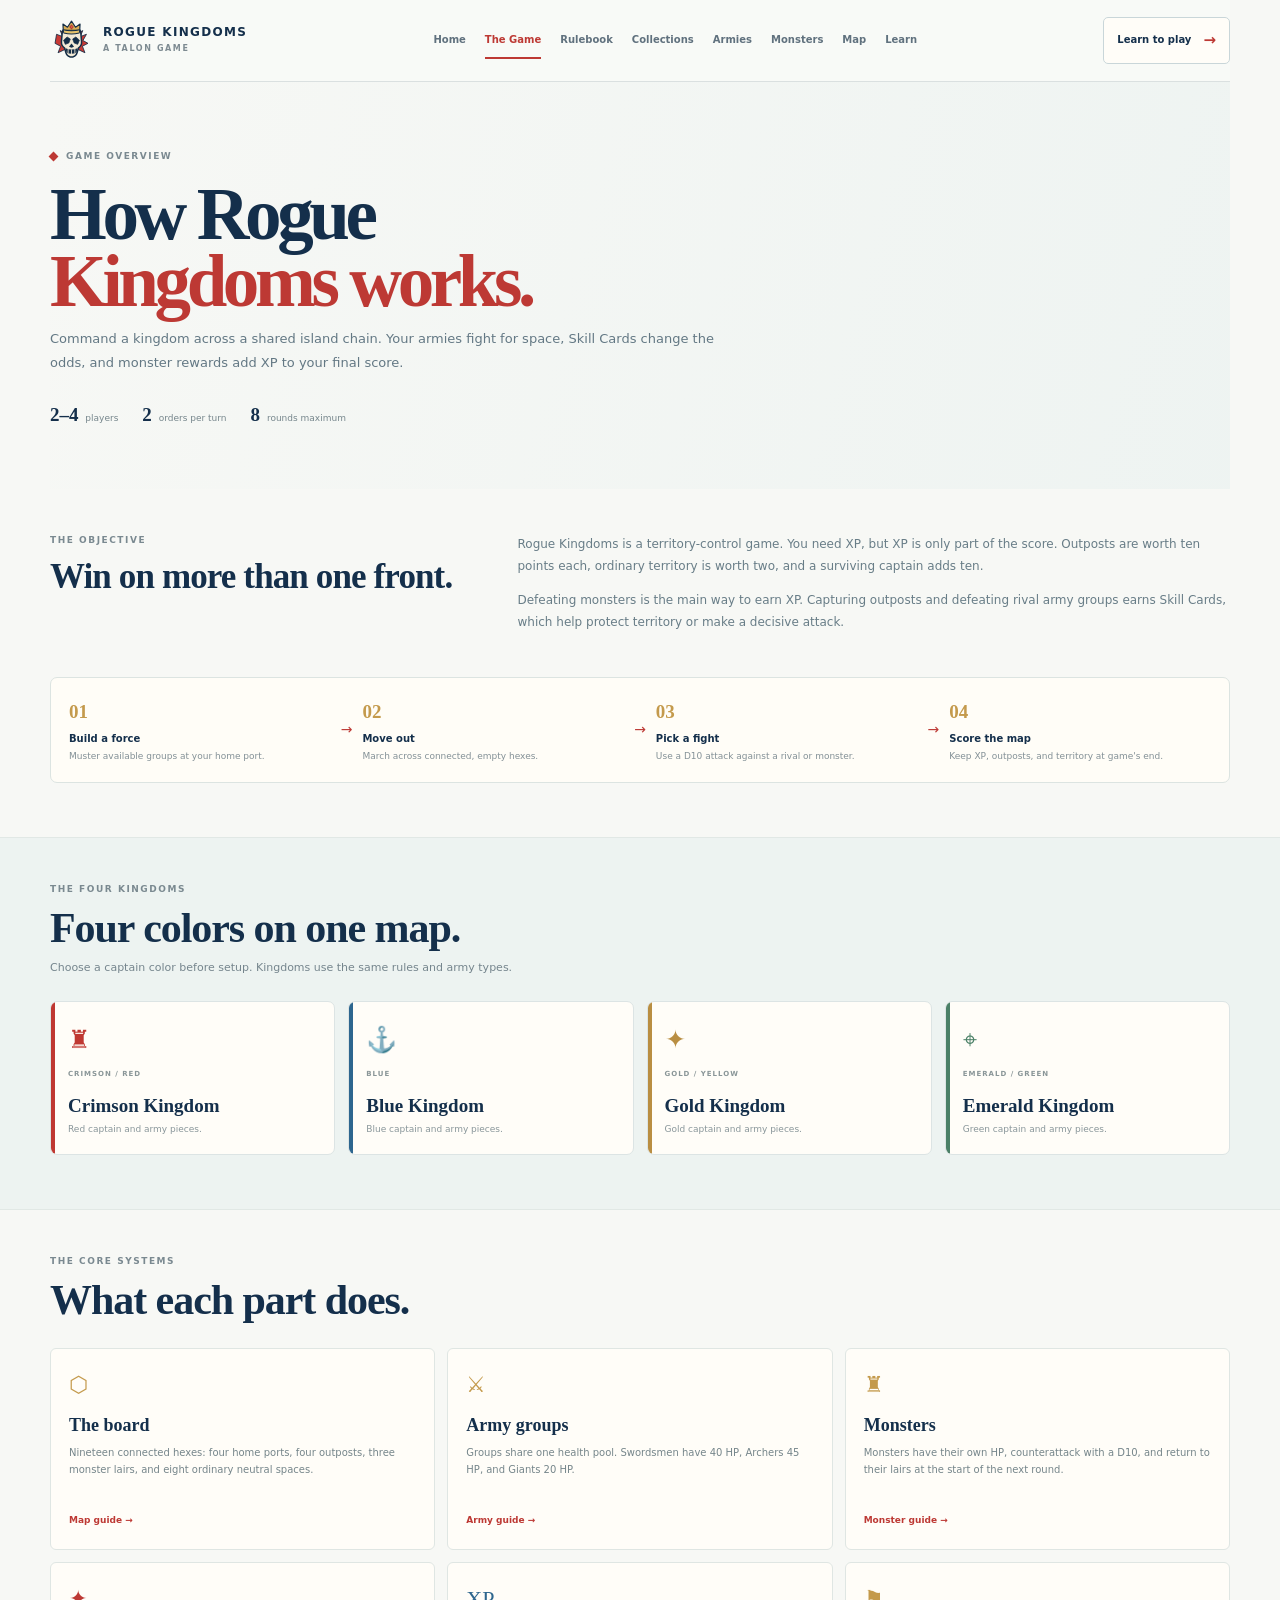
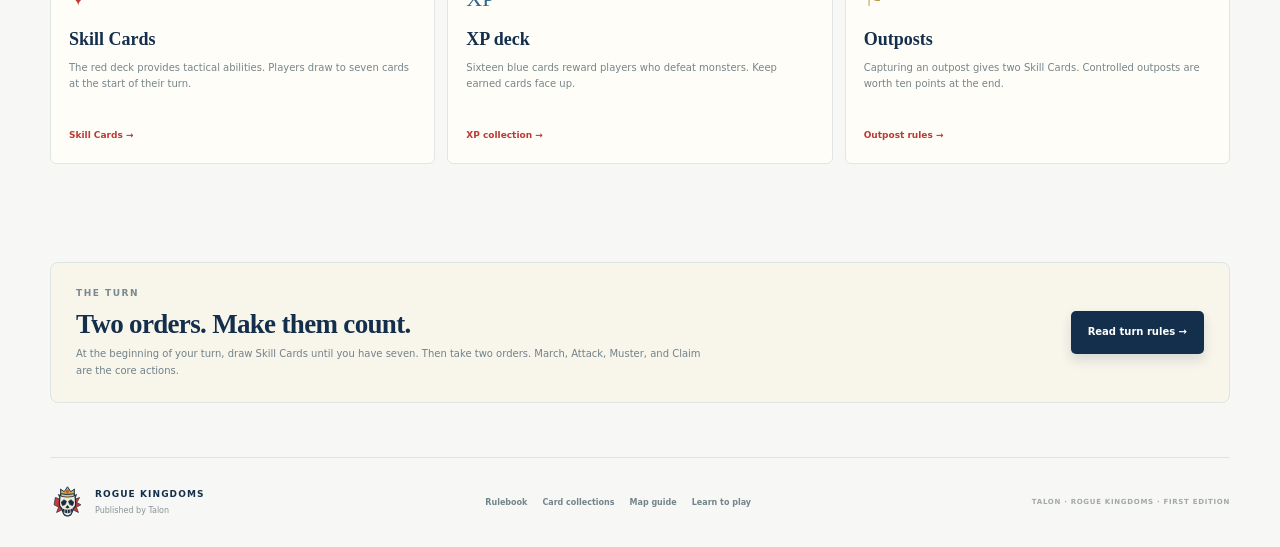
==== game.html @ eb090289 "Rebuild Rogue Kingdoms as the official Talon game website" ====
<!doctype html><html lang="en"><head><meta charset="utf-8"><meta name="viewport" content="width=device-width,initial-scale=1"><meta name="theme-color" content="#142f4b"><meta name="description" content="Learn the objective, kingdoms, board, armies, monsters, and card systems in Rogue Kingdoms."><title>The Game | Talon — Rogue Kingdoms</title><link rel="icon" type="image/svg+xml" href="assets/rogue-kingdoms-emblem.svg"><link rel="stylesheet" href="styles.css"><script src="script.js" defer></script></head><body><svg class="svg-defs" xmlns="http://www.w3.org/2000/svg" aria-hidden="true"><defs><symbol id="rogue-kingdoms-emblem" viewBox="0 0 256 256">
<g fill="#c83b36" stroke="#142d46" stroke-width="5" stroke-linejoin="round"><path d="M39 91 76 105 61 69 101 91 128 29 155 91 195 69 180 105 217 91 196 128 226 145 193 162 208 201 166 181 146 225 128 186 110 225 90 181 48 201 63 162 30 145Z"/></g>
<path d="M73 79Q77 59 103 57H153Q179 59 183 79L188 135Q190 158 169 173L162 199Q157 220 136 226H120Q99 220 94 199L87 173Q66 158 68 135Z" fill="#f3ead6" stroke="#142d46" stroke-width="9" stroke-linejoin="round"/>
<path d="m81 126 21-19 19 12-9 24-21 8zM175 126l-21-19-19 12 9 24 21 8z" fill="#142d46" stroke="#142d46" stroke-width="4" stroke-linejoin="round"/><path d="m128 146-15 19 15 6 15-6z" fill="#142d46"/><path d="M93 174Q128 189 163 174L158 199Q128 216 98 199Z" fill="#142d46"/><path d="M108 181v21m20-18v24m20-27v21" stroke="#f3ead6" stroke-width="5" stroke-linecap="round"/>
<path d="M79 68 77 30 104 49 128 13 152 49 179 30 177 68Z" fill="#d8ad55" stroke="#142d46" stroke-width="7" stroke-linejoin="round"/><path d="M78 64Q128 76 178 64l-4 19q-46 12-92 0Z" fill="#e7c36b" stroke="#142d46" stroke-width="6" stroke-linejoin="round"/><path d="m128 34 11 13-11 14-11-14z" fill="#c83b36" stroke="#8d252b" stroke-width="3" stroke-linejoin="round"/><path d="m128 39 6 8-6 7z" fill="#f07a62"/>
</symbol></defs></svg><div class="site-shell"><header class="site-header"><a class="brand" href="index.html"><svg class="brand-emblem" viewBox="0 0 256 256" role="img" aria-label="Rogue Kingdoms crowned skull emblem"><use href="#rogue-kingdoms-emblem"/></svg><span><strong>ROGUE KINGDOMS</strong><small>A TALON GAME</small></span></a><button class="menu-toggle" id="menu-toggle" type="button" aria-expanded="false" aria-controls="primary-nav"><i></i><i></i><i></i><b class="sr-only">Toggle navigation</b></button><nav class="main-nav" id="primary-nav" aria-label="Main navigation"><a href="index.html">Home</a><a href="game.html" aria-current="page">The Game</a><a href="rules.html">Rulebook</a><a href="collections.html">Collections</a><a href="armies.html">Armies</a><a href="monsters.html">Monsters</a><a href="map.html">Map</a><a href="learn.html">Learn</a></nav><a class="header-cta" href="learn.html">Learn to play <b>→</b></a></header><main><section class="page-hero page-wrap"><div class="eyebrow"><i></i> GAME OVERVIEW</div><h1>How Rogue<br><em>Kingdoms works.</em></h1><p>Command a kingdom across a shared island chain. Your armies fight for space, Skill Cards change the odds, and monster rewards add XP to your final score.</p><div class="page-hero-stats"><span><b>2–4</b> players</span><span><b>2</b> orders per turn</span><span><b>8</b> rounds maximum</span></div></section>
<section class="content-section page-wrap"><div class="two-col"><div><span class="eyebrow">THE OBJECTIVE</span><h2>Win on more than one front.</h2></div><div><p>Rogue Kingdoms is a territory-control game. You need XP, but XP is only part of the score. Outposts are worth ten points each, ordinary territory is worth two, and a surviving captain adds ten.</p><p>Defeating monsters is the main way to earn XP. Capturing outposts and defeating rival army groups earns Skill Cards, which help protect territory or make a decisive attack.</p></div></div><div class="step-flow"><div><b>01</b><strong>Build a force</strong><small>Muster available groups at your home port.</small></div><i>→</i><div><b>02</b><strong>Move out</strong><small>March across connected, empty hexes.</small></div><i>→</i><div><b>03</b><strong>Pick a fight</strong><small>Use a D10 attack against a rival or monster.</small></div><i>→</i><div><b>04</b><strong>Score the map</strong><small>Keep XP, outposts, and territory at game's end.</small></div></div></section>
<section class="content-section pale-section"><div class="page-wrap"><div class="section-title"><div><span class="eyebrow">THE FOUR KINGDOMS</span><h2>Four colors on one map.</h2><p>Choose a captain color before setup. Kingdoms use the same rules and army types.</p></div></div><div class="kingdom-grid"><article class="kingdom-card crimson"><span>♜</span><small>CRIMSON / RED</small><h3>Crimson Kingdom</h3><p>Red captain and army pieces.</p></article><article class="kingdom-card ocean"><span>⚓</span><small>BLUE</small><h3>Blue Kingdom</h3><p>Blue captain and army pieces.</p></article><article class="kingdom-card sun"><span>✦</span><small>GOLD / YELLOW</small><h3>Gold Kingdom</h3><p>Gold captain and army pieces.</p></article><article class="kingdom-card forest"><span>⌖</span><small>EMERALD / GREEN</small><h3>Emerald Kingdom</h3><p>Green captain and army pieces.</p></article></div></div></section>
<section class="content-section page-wrap"><div class="section-title"><div><span class="eyebrow">THE CORE SYSTEMS</span><h2>What each part does.</h2></div></div><div class="info-grid"><article><span>⬡</span><h3>The board</h3><p>Nineteen connected hexes: four home ports, four outposts, three monster lairs, and eight ordinary neutral spaces.</p><a href="map.html">Map guide →</a></article><article><span>⚔</span><h3>Army groups</h3><p>Groups share one health pool. Swordsmen have 40 HP, Archers 45 HP, and Giants 20 HP.</p><a href="armies.html">Army guide →</a></article><article><span>♜</span><h3>Monsters</h3><p>Monsters have their own HP, counterattack with a D10, and return to their lairs at the start of the next round.</p><a href="monsters.html">Monster guide →</a></article><article><span class="red-mark">✦</span><h3>Skill Cards</h3><p>The red deck provides tactical abilities. Players draw to seven cards at the start of their turn.</p><a href="skills.html">Skill Cards →</a></article><article><span class="blue-mark">XP</span><h3>XP deck</h3><p>Sixteen blue cards reward players who defeat monsters. Keep earned cards face up.</p><a href="xp.html">XP collection →</a></article><article><span>⚑</span><h3>Outposts</h3><p>Capturing an outpost gives two Skill Cards. Controlled outposts are worth ten points at the end.</p><a href="rules.html#outposts">Outpost rules →</a></article></div></section>
<section class="content-section page-wrap"><div class="callout-row"><div><span class="eyebrow">THE TURN</span><h2>Two orders. Make them count.</h2><p>At the beginning of your turn, draw Skill Cards until you have seven. Then take two orders. March, Attack, Muster, and Claim are the core actions.</p></div><a class="button primary" href="rules.html#turns">Read turn rules →</a></div></section></main><footer class="site-footer"><div class="footer-brand"><svg class="brand-emblem" viewBox="0 0 256 256" role="img" aria-label="Rogue Kingdoms crowned skull emblem"><use href="#rogue-kingdoms-emblem"/></svg><span><b>ROGUE KINGDOMS</b><small>Published by Talon</small></span></div><div class="footer-links"><a href="rules.html">Rulebook</a><a href="collections.html">Card collections</a><a href="map.html">Map guide</a><a href="learn.html">Learn to play</a></div><small class="copyright">TALON · ROGUE KINGDOMS · FIRST EDITION</small></footer></div></body></html>
---- styles.css ----
:root{--navy:#142f4b;--navy2:#1e496c;--blue:#2e668e;--blue-pale:#e5eff2;--crimson:#bd3934;--crimson-pale:#f6e9e5;--ivory:#f7f0e2;--paper:#fffdf7;--gold:#c49a4c;--gold-pale:#f4eddd;--silver:#c7d3d8;--ink:#263b4a;--muted:#71838e;--line:#dce4e4;--serif:Georgia,"Times New Roman",serif;--sans:system-ui,-apple-system,"Segoe UI",Arial,sans-serif;--shadow:0 14px 30px rgba(22,48,68,.09)}*{box-sizing:border-box}html{scroll-behavior:smooth;scroll-padding-top:100px}body{margin:0;background:#f7f8f5;color:var(--ink);font-family:var(--sans);font-size:14px;line-height:1.65;-webkit-font-smoothing:antialiased}a{color:inherit;text-decoration:none}button,input{font:inherit}.svg-defs{position:absolute;width:0;height:0;overflow:hidden}.sr-only{position:absolute;width:1px;height:1px;padding:0;margin:-1px;overflow:hidden;clip:rect(0,0,0,0);white-space:nowrap;border:0}.site-shell{min-height:100vh}.page-wrap,.site-header,.site-footer{width:min(1180px,calc(100% - 52px));margin-inline:auto}.site-header{height:82px;position:sticky;top:0;z-index:30;display:flex;align-items:center;justify-content:space-between;gap:22px;border-bottom:1px solid rgba(20,47,75,.13);background:rgba(248,250,247,.96)}.brand,.footer-brand{display:flex;align-items:center;gap:10px;flex:0 0 auto}.brand-emblem{width:43px;height:43px;display:block}.brand>span,.footer-brand>span{display:grid;gap:2px}.brand strong{color:var(--navy);font-size:12px;font-weight:900;letter-spacing:.11em;line-height:1.1}.brand small{color:#7d8a91;font-size:8px;font-weight:800;letter-spacing:.2em}.main-nav{display:flex;align-items:center;justify-content:center;gap:19px}.main-nav a{position:relative;padding:30px 0;color:#60717e;font-size:10px;font-weight:800;white-space:nowrap;transition:color .18s}.main-nav a:hover,.main-nav a[aria-current=page]{color:var(--crimson)}.main-nav a[aria-current=page]:after{content:"";position:absolute;bottom:20px;left:0;right:0;height:2px;background:var(--crimson)}.header-cta{display:inline-flex;align-items:center;gap:12px;padding:10px 13px;border:1px solid #c9d6d9;border-radius:5px;color:var(--navy);background:#fffdf8;font-size:10px;font-weight:900;white-space:nowrap;transition:all .18s}.header-cta b{color:var(--crimson);font-size:15px}.header-cta:hover{border-color:var(--crimson);transform:translateY(-1px)}.menu-toggle{display:none}.home-hero{min-height:540px;display:grid;grid-template-columns:1.06fr .94fr;align-items:center;gap:36px;padding-top:36px;padding-bottom:54px}.eyebrow{display:flex;align-items:center;gap:9px;color:#7a8990;font-size:9px;font-weight:900;letter-spacing:.17em;text-transform:uppercase}.eyebrow i{width:7px;height:7px;background:var(--crimson);transform:rotate(45deg);display:inline-block}.hero-copy h1,.page-hero h1{margin:20px 0 16px;color:var(--navy);font-family:var(--serif);font-size:clamp(57px,7vw,88px);line-height:.92;letter-spacing:-.06em}.hero-copy h1 em,.page-hero h1 em{color:var(--crimson);font-style:normal}.hero-lead{max-width:470px;margin:0;color:#5f7480;font-size:15px;line-height:1.8}.hero-actions{display:flex;gap:10px;flex-wrap:wrap;margin-top:25px}.button{min-height:43px;display:inline-flex;align-items:center;justify-content:center;gap:12px;border:1px solid transparent;border-radius:5px;padding:0 16px;font-size:10px;font-weight:900;cursor:pointer;transition:background .18s,border-color .18s,transform .18s,box-shadow .18s}.button:hover{transform:translateY(-2px)}.button.primary{color:#fff;background:var(--navy);box-shadow:0 6px 12px rgba(20,47,75,.14)}.button.primary:hover{background:var(--navy2)}.button.secondary{color:var(--navy);background:#fffdf7;border-color:#d4dfdf}.button.secondary:hover{border-color:#aebfc4;background:#fff}.button.light{color:var(--navy);background:var(--ivory)}.button.red-button{color:white;background:var(--crimson)}.button:disabled{opacity:.42;cursor:not-allowed;transform:none}.hero-facts{display:flex;align-items:center;gap:19px;margin-top:40px}.hero-facts div{display:grid;gap:2px}.hero-facts b{color:var(--navy);font-family:var(--serif);font-size:24px;line-height:1}.hero-facts small{color:#829097;font-size:8px;font-weight:900;letter-spacing:.12em}.hero-facts i{width:1px;height:30px;background:#d5dedd}.hero-art{position:relative;min-height:410px;display:grid;place-items:center;isolation:isolate}.hero-burst{position:absolute;width:300px;height:300px;border-radius:50%;background:radial-gradient(circle,#fffdf7 0,#eff1e8 66%,transparent 72%)}.hero-emblem{width:min(310px,75%);position:relative;z-index:1;filter:drop-shadow(0 12px 8px rgba(20,47,75,.1));animation:emblem-float 5s ease-in-out infinite}.hero-emblem .brand-emblem{width:100%;height:auto}.hero-caption{position:absolute;bottom:16px;display:flex;align-items:center;gap:9px;color:#7c8b91;font-size:8px;font-weight:900;letter-spacing:.16em}.hero-caption b{color:var(--crimson)}.hero-card-stack{position:absolute;right:0;bottom:50px;display:flex;align-items:center}.hero-card-stack img{width:61px;border:3px solid #fff;border-radius:5px;box-shadow:0 6px 14px rgba(20,47,75,.17)}.hero-card-stack img+img{margin-left:-25px;transform:rotate(8deg)}@keyframes emblem-float{0%,100%{transform:translateY(0)}50%{transform:translateY(-7px)}}.quick-intro{display:grid;grid-template-columns:.8fr 1.3fr auto;gap:28px;align-items:center;padding:25px 0;border-top:1px solid var(--line);border-bottom:1px solid var(--line)}.quick-intro h2,.section-title h2,.two-col h2,.home-bottom h2,.callout-row h2,.xp-summary h2,.skill-copy h2,.simulator-panel h2{margin:8px 0 0;color:var(--navy);font-family:var(--serif);font-size:clamp(26px,3vw,36px);line-height:1.13;letter-spacing:-.025em}.quick-intro h2 em{color:var(--crimson);font-style:normal}.quick-intro>p{margin:0;color:#687c87;font-size:12px;line-height:1.8}.text-link{color:var(--navy);font-size:10px;font-weight:900;white-space:nowrap}.text-link:hover{color:var(--crimson)}.text-link b{color:var(--crimson)}.home-board,.kingdom-section,.systems-section{padding-top:76px;padding-bottom:10px}.section-title{display:flex;align-items:flex-end;justify-content:space-between;gap:25px;margin-bottom:23px}.section-title h2{font-size:clamp(29px,3.6vw,42px)}.section-title p{margin:7px 0 0;color:#75858d;font-size:11px;line-height:1.7}.board-preview{display:grid;grid-template-columns:1.3fr .7fr;align-items:center;gap:35px;padding:24px 28px;border:1px solid #d5e0e0;border-radius:9px;background:#eef4f1}.mini-map{display:grid;gap:6px;justify-items:center;padding:8px 0}.mini-row{display:flex;justify-content:center;gap:6px}.mini-row.offset{transform:translateX(26px)}.mini-row span{width:60px;height:54px;display:grid;place-items:center;clip-path:polygon(50% 0,100% 25%,100% 75%,50% 100%,0 75%,0 25%);color:#456172;background:#d8e5df;font-family:var(--serif);font-size:20px;border:0}.mini-row .port{color:#fff}.mini-row .red{background:#b63c37}.mini-row .blue{background:#2d658d}.mini-row .green{background:#4c7b68}.mini-row .gold{background:#b89148}.mini-row .outpost{background:#e6d4a8;color:#91713a}.mini-row .lair{background:#d9d0d4;color:#685568}.board-notes{display:grid;gap:17px}.board-notes>div{display:flex;align-items:center;gap:12px}.board-notes span{display:grid;gap:2px}.board-notes b{color:var(--navy);font-size:11px}.board-notes small{color:#7c8a8f;font-size:9px}.key{width:11px;height:11px;flex:0 0 11px;border-radius:2px}.key.red{background:var(--crimson)}.key.gold{background:var(--gold)}.key.purple{background:#77657c}.key.ivory{background:#e5ddca;border:1px solid #c9c0ac}.kingdom-section{padding-bottom:36px}.kingdom-grid{display:grid;grid-template-columns:repeat(4,minmax(0,1fr));gap:13px}.kingdom-card{min-height:150px;padding:17px;border:1px solid var(--line);border-radius:7px;background:#fffdf8;position:relative;overflow:hidden}.kingdom-card:after{content:"";position:absolute;top:0;bottom:0;left:0;width:4px;background:var(--kingdom)}.kingdom-card>span{display:block;color:var(--kingdom);font-family:var(--serif);font-size:25px}.kingdom-card small{color:#8a9698;font-size:7px;font-weight:900;letter-spacing:.14em}.kingdom-card h3{margin:7px 0 1px;color:var(--navy);font-family:var(--serif);font-size:19px}.kingdom-card p{margin:0;color:#89969a;font-size:9px}.kingdom-card.crimson{--kingdom:#bf3832}.kingdom-card.ocean{--kingdom:#2d668f}.kingdom-card.sun{--kingdom:#b98e42}.kingdom-card.forest{--kingdom:#4b8067}.systems-section{padding-bottom:78px}.system-grid{display:grid;grid-template-columns:repeat(4,minmax(0,1fr));gap:13px}.system-card{display:flex;flex-direction:column;min-height:222px;padding:17px;border:1px solid #dbe3e2;border-radius:7px;background:#fffdf8;transition:transform .2s,box-shadow .2s,border-color .2s}.system-card:hover{transform:translateY(-4px);box-shadow:var(--shadow);border-color:#bdcfd2}.system-number{align-self:flex-end;color:#a7b1b2;font-family:var(--serif);font-size:16px}.system-icon{width:40px;height:40px;display:grid;place-items:center;border-radius:5px;background:#eaf0ee;color:var(--navy);font-size:22px}.skill-icon{color:var(--crimson);background:var(--crimson-pale)}.xp-icon{color:var(--blue);background:var(--blue-pale);font-family:var(--serif);font-size:20px;font-weight:800}.system-card h3{margin:13px 0 5px;color:var(--navy);font-family:var(--serif);font-size:19px}.system-card p{margin:0 0 14px;color:#77858b;font-size:10px;line-height:1.65}.system-card>b{margin-top:auto;color:var(--crimson);font-size:9px}.home-bottom{display:flex;justify-content:space-between;align-items:center;gap:25px;padding:24px 28px;margin-bottom:65px;border-radius:8px;background:var(--navy);color:#fff}.home-bottom h2{color:var(--ivory);font-size:27px}.home-bottom p{margin:5px 0 0;color:#c5d1d4;font-size:10px}.home-bottom .eyebrow{color:#bdcdd1}.page-hero{padding-top:67px;padding-bottom:58px;min-height:360px;background:linear-gradient(105deg,transparent 0,rgba(227,238,237,.45) 100%)}.page-hero h1{font-size:clamp(48px,6.3vw,73px);margin:17px 0 12px}.page-hero>p{max-width:690px;margin:0;color:#637884;font-size:13px;line-height:1.85}.page-hero.compact{min-height:300px;padding-top:58px;padding-bottom:45px}.page-hero.compact h1{font-size:clamp(45px,5.5vw,64px)}.page-hero-stats{display:flex;flex-wrap:wrap;gap:24px;margin-top:24px;color:#76868c;font-size:9px}.page-hero-stats b{color:var(--navy);font-family:var(--serif);font-size:19px;margin-right:4px}.content-section{padding-top:44px;padding-bottom:54px}.pale-section{background:#edf3f1;border-top:1px solid #e1e8e5;border-bottom:1px solid #e1e8e5}.two-col{display:grid;grid-template-columns:.75fr 1.25fr;gap:40px;align-items:start}.two-col h2{font-size:35px;margin-top:10px}.two-col p{margin:0 0 12px;color:#687d87;font-size:12px;line-height:1.85}.step-flow{display:grid;grid-template-columns:1fr auto 1fr auto 1fr auto 1fr;gap:10px;align-items:center;margin-top:32px;padding:18px;border:1px solid #dce4e1;border-radius:7px;background:#fffdf7}.step-flow>div{display:grid;gap:3px}.step-flow>div>b{color:var(--gold);font-family:var(--serif);font-size:19px}.step-flow strong{color:var(--navy);font-size:10px}.step-flow small{color:#839096;font-size:9px;line-height:1.5}.step-flow>i{color:var(--crimson);font-style:normal}.info-grid{display:grid;grid-template-columns:repeat(3,minmax(0,1fr));gap:12px}.info-grid article{padding:18px;border:1px solid #dfe6e3;border-radius:6px;background:#fffdf8}.info-grid article>span{color:var(--gold);font-family:var(--serif);font-size:22px}.info-grid h3{margin:8px 0 5px;color:var(--navy);font-family:var(--serif);font-size:18px}.info-grid p{min-height:52px;margin:0 0 10px;color:#75858a;font-size:10px;line-height:1.65}.info-grid a{color:var(--crimson);font-size:9px;font-weight:900}.red-mark{color:var(--crimson)!important}.blue-mark{color:var(--blue)!important}.callout-row{display:flex;justify-content:space-between;align-items:center;gap:22px;padding:23px 25px;border:1px solid #dce5e2;border-radius:8px;background:#f8f5eb}.callout-row h2{font-size:27px}.callout-row p{max-width:630px;margin:6px 0 0;color:#71828a;font-size:10px;line-height:1.7}.page-hero.compact+.content-section{padding-top:20px}.notice-box,.rule-note{display:flex;gap:12px;align-items:flex-start;padding:15px 17px;border:1px solid #e1d6bd;border-left:3px solid var(--gold);border-radius:5px;background:#fcf7ea;color:#6f7168}.notice-box{margin-bottom:25px}.notice-box b,.rule-note b{flex:0 0 auto;color:#4c5960;font-size:10px}.notice-box span,.rule-note{font-size:10px;line-height:1.7}.unit-profile-list{display:grid;gap:15px}.unit-profile{display:grid;grid-template-columns:175px 1fr;gap:26px;align-items:center;padding:18px;border:1px solid #dbe3e1;border-radius:8px;background:#fffdf8}.unit-illustration{height:165px;display:grid;place-items:center;border-radius:6px;background:#eef2ed}.unit-illustration svg{width:118px;height:118px}.unit-details h2,.monster-info h2{margin:5px 0 7px;color:var(--navy);font-family:var(--serif);font-size:28px}.unit-details>p,.monster-info>p{max-width:620px;margin:0;color:#74848a;font-size:11px;line-height:1.7}.stat-pair{display:flex;gap:10px;margin-top:16px}.stat-pair span{display:grid;gap:1px;min-width:94px;padding-right:16px;border-right:1px solid #e1e6e2}.stat-pair span:last-child{border:0}.stat-pair b{color:var(--navy);font-family:var(--serif);font-size:22px}.stat-pair small{color:#879397;font-size:7px;font-weight:900;letter-spacing:.12em}.rule-grid{display:grid;grid-template-columns:repeat(4,minmax(0,1fr));gap:10px}.rule-grid article{padding:14px;border:1px solid #dce4e2;border-radius:6px;background:#fffdf8}.rule-grid b{color:var(--navy);font-family:var(--serif);font-size:16px}.rule-grid p{margin:5px 0 0;color:#79888e;font-size:9px;line-height:1.65}.fine-print{margin:18px 0 0;color:#8b9699;font-size:9px;line-height:1.7}.bestiary-grid{display:grid;grid-template-columns:repeat(3,minmax(0,1fr));gap:13px}.monster-entry{overflow:hidden;border:1px solid #dce3e1;border-radius:8px;background:#fffdf8}.monster-art{height:150px;position:relative;display:grid;place-items:center;background:#eaf0ed}.monster-art svg{width:100%;height:100%;padding:12px 20px}.monster-art>span{position:absolute;top:12px;right:12px;padding:5px 7px;border-radius:3px;background:rgba(20,47,75,.84);color:#fff;font-size:7px;font-weight:900;letter-spacing:.12em}.monster-info{padding:17px}.monster-info h2{font-size:22px}.monster-info>.eyebrow{font-size:7px}.monster-stats{display:grid;grid-template-columns:repeat(3,1fr);gap:7px;margin-top:15px;padding:11px 0;border-top:1px solid #e3e8e5;border-bottom:1px solid #e3e8e5}.monster-stats span{display:grid;gap:1px}.monster-stats b{color:var(--navy);font-family:var(--serif);font-size:19px}.monster-stats small{color:#8b979a;font-size:6px;font-weight:900;letter-spacing:.09em}.difficulty{margin:10px 0 0!important;font-size:9px!important}.difficulty strong{color:#596f76}.short-title{margin-top:45px}.number-steps{display:grid;grid-template-columns:repeat(4,1fr);gap:10px;padding:0;list-style:none;counter-reset:none}.number-steps li{display:grid;gap:6px;padding:14px;border:1px solid #dce5e2;border-radius:6px;background:#fffdf8}.number-steps b{color:var(--navy);font-family:var(--serif);font-size:15px}.number-steps span{color:#75858b;font-size:9px;line-height:1.65}.collection-split{display:grid;grid-template-columns:1fr 1fr;gap:18px}.collection-feature{position:relative;min-height:385px;padding:24px;border:1px solid #d9e2e0;border-radius:8px;background:#fffdf8;overflow:hidden}.collection-feature h2{margin:15px 0 7px;color:var(--navy);font-family:var(--serif);font-size:27px}.collection-feature p{max-width:430px;margin:0 0 18px;color:#71828a;font-size:11px;line-height:1.75}.feature-color-label{color:#8b979b;font-size:8px;font-weight:900;letter-spacing:.15em}.feature-image{height:140px;display:flex;align-items:center;gap:12px;margin-top:15px}.feature-image img{height:100%;width:auto;border-radius:5px;box-shadow:0 7px 15px rgba(20,47,75,.14)}.feature-image img+img{height:122px;transform:rotate(6deg)}.xp-feature{border-top:4px solid var(--blue)}.skill-feature{border-top:4px solid var(--crimson)}.skill-card-graphic{width:105px;height:140px;display:grid;place-items:center;position:relative;margin-top:15px;overflow:hidden;border:2px solid #a82f2d;border-radius:8px;background:#2a2428;color:#f7e9d4;text-align:center}.skill-card-graphic:before,.skill-card-graphic:after{content:"";position:absolute;inset:8px;border:1px solid rgba(221,70,59,.7);clip-path:polygon(0 10%,10% 0,90% 0,100% 10%,100% 90%,90% 100%,10% 100%,0 90%)}.skill-card-graphic span{position:relative;z-index:1;font-family:var(--serif);font-size:20px;font-weight:800;line-height:1}.skill-card-graphic small{position:absolute;bottom:17px;font-size:5px;font-weight:900;letter-spacing:.15em}.skill-card-graphic .red-lines{position:absolute;inset:0;background:repeating-linear-gradient(135deg,transparent 0 9px,rgba(255,255,255,.035) 9px 10px)}.skill-hero{border-bottom:2px solid var(--crimson)}.coming-note{display:flex;align-items:center;gap:9px;margin-top:22px;color:#9a5c54;font-size:8px;font-weight:900;letter-spacing:.12em}.coming-note span{width:7px;height:7px;border-radius:50%;background:var(--crimson)}.skill-overview{display:grid;grid-template-columns:240px 1fr;gap:45px;align-items:center}.skill-poster{height:310px;display:flex;flex-direction:column;align-items:center;justify-content:center;position:relative;overflow:hidden;border:2px solid #a93330;border-radius:10px;background:#28272a;color:#f5e9d5;box-shadow:var(--shadow)}.skill-poster:before,.skill-poster:after{content:"";position:absolute;inset:12px;border:1px solid rgba(218,69,59,.8);clip-path:polygon(0 9%,9% 0,91% 0,100% 9%,100% 91%,91% 100%,9% 100%,0 91%)}.skill-poster:after{inset:18px;border-color:rgba(255,255,255,.12)}.skill-ribbon{position:absolute;top:34px;color:#e36c5b;font-size:7px;font-weight:900;letter-spacing:.17em}.skill-mark{color:#e0ba70;font-size:35px}.skill-poster strong{margin-top:6px;font-family:var(--serif);font-size:34px;line-height:.98;text-align:center;letter-spacing:.05em}.skill-poster small{position:absolute;bottom:31px;color:#c6bba7;font-size:7px;font-weight:900;letter-spacing:.17em}.skill-copy h2{font-size:34px}.skill-copy>p{color:#71828a;font-size:12px;line-height:1.85}.clean-list{padding-left:18px;color:#637981;font-size:11px;line-height:2}.clean-list li::marker{color:var(--crimson)}.ability-grid{display:grid;grid-template-columns:repeat(3,1fr);gap:11px}.ability-grid article{padding:17px;border:1px solid #dce5e1;border-radius:6px;background:#fffdf8}.ability-grid article>span{color:var(--crimson);font-size:20px}.ability-grid h3{margin:7px 0 4px;color:var(--navy);font-family:var(--serif);font-size:17px}.ability-grid p{margin:0;color:#77868b;font-size:9px;line-height:1.65}.xp-summary{display:flex;justify-content:space-between;align-items:center;gap:20px;margin-bottom:27px}.xp-summary h2{font-size:31px}.xp-summary p{max-width:650px;margin:7px 0 0;color:#71828a;font-size:11px}.xp-total{width:85px;height:85px;display:grid;align-content:center;justify-items:center;border:1px solid #c7d7dd;border-radius:50%;color:var(--blue);background:#edf4f5}.xp-total b{font-family:var(--serif);font-size:34px;line-height:1}.xp-total small{font-size:7px;font-weight:900;letter-spacing:.16em}.deck-controls{display:flex;justify-content:space-between;align-items:center;gap:15px;padding:13px 0;border-top:1px solid var(--line);border-bottom:1px solid var(--line)}.filter-list{display:flex;gap:5px;flex-wrap:wrap}.filter-button{padding:8px 12px;border:1px solid transparent;border-radius:4px;color:#6f828a;background:transparent;font-size:10px;font-weight:900;cursor:pointer;transition:all .18s}.filter-button:hover{background:#eaf0ef;color:var(--navy)}.filter-button.active{background:var(--navy);color:white}.filter-button span{margin-left:5px;color:#f0c18d}.search-box{width:205px;display:flex;align-items:center;gap:8px;padding:7px 10px;border:1px solid #d7e1df;border-radius:5px;background:#fffdf8;color:#8b989c}.search-box>span{font-size:19px;line-height:1}.search-box input{width:100%;min-width:0;border:0;outline:0;color:var(--navy);background:transparent;font-size:10px}.search-box kbd{padding:2px 5px;border:1px solid #e0e6e3;border-radius:3px;font-size:8px}.collection-meta{display:flex;justify-content:space-between;margin:15px 0;color:#89969a;font-size:9px;font-weight:700}.xp-card-grid{display:grid;grid-template-columns:repeat(4,minmax(0,1fr));gap:22px}.xp-card{display:block;width:100%;padding:0;border:0;background:transparent;text-align:left;cursor:pointer;perspective:1000px}.xp-card-inner{position:relative;display:block;aspect-ratio:186/246;transform-style:preserve-3d;transition:transform .7s cubic-bezier(.2,.72,.2,1)}.xp-card.is-flipped .xp-card-inner{transform:rotateY(180deg)}.xp-card:hover:not(.is-flipped) .xp-card-inner{transform:translateY(-4px) rotate(-.5deg)}.xp-face{position:absolute;inset:0;overflow:hidden;border-radius:8px;backface-visibility:hidden;box-shadow:0 8px 15px rgba(20,47,75,.16)}.xp-face img{width:100%;height:100%;display:block;object-fit:cover}.xp-back{transform:rotateY(180deg);display:grid;place-items:center;border:3px solid #173b5c;background:linear-gradient(145deg,#285f88,#143855);box-shadow:inset 0 0 0 5px #d6c8a9}.xp-back:before{content:"";position:absolute;inset:11px;border:1px solid #d7c69f;clip-path:polygon(0 8%,8% 0,92% 0,100% 8%,100% 92%,92% 100%,8% 100%,0 92%)}.xp-back .back-emblem{position:relative;width:67%;height:auto;filter:drop-shadow(0 3px 2px rgba(0,0,0,.2))}.xp-card-id{display:flex;justify-content:space-between;gap:5px;padding:8px 2px;color:#72858d;font-size:8px;font-weight:900;letter-spacing:.07em}.xp-card-id span:last-child{color:#98a4a5;font-weight:700}.xp-card:focus-visible{outline:3px solid #d46a57;outline-offset:4px}.empty-state{padding:40px;text-align:center;color:#7b8990;font-size:11px}.xp-denominations{display:grid;grid-template-columns:repeat(4,1fr);gap:12px;margin-top:23px}.xp-denominations div{display:grid;gap:2px;padding:14px;border:1px solid #d7e2e1;border-radius:5px;background:#fffdf8}.xp-denominations b{color:var(--blue);font-family:var(--serif);font-size:27px}.xp-denominations span{color:#869398;font-size:7px;font-weight:900;letter-spacing:.14em}.simulator-panel{display:grid;grid-template-columns:1fr .8fr;gap:30px;align-items:center;padding:27px;border:1px solid #d1e0e2;border-radius:8px;background:#edf4f5}.simulator-panel h2{font-size:31px}.simulator-panel p{max-width:480px;color:#6d8088;font-size:11px;line-height:1.8}.sim-controls{display:flex;gap:9px;flex-wrap:wrap;margin-top:15px}.sim-progress{display:flex;align-items:center;gap:10px;margin-top:20px;color:#859398;font-size:8px;font-weight:800}.sim-progress>div{width:150px;height:5px;overflow:hidden;border-radius:9px;background:#d3dedf}.sim-progress i{display:block;width:100%;height:100%;background:#4e897b;transition:width .3s}.sim-card-wrap{display:grid;justify-items:center;gap:8px}.sim-card{position:relative;width:132px;height:178px;padding:0;border:0;border-radius:8px;background:transparent;cursor:pointer;perspective:900px}.sim-card-back,.sim-card-front{position:absolute;inset:0;display:grid;align-content:center;justify-items:center;gap:8px;overflow:hidden;border-radius:8px;box-shadow:0 9px 18px rgba(20,47,75,.18);backface-visibility:hidden;transition:transform .6s}.sim-card-back{border:3px solid #173b5c;background:#24577c;color:#f8efdc}.sim-card-back:before{content:"";position:absolute;inset:8px;border:1px solid #dac69e}.sim-card-back .brand-emblem{width:75px;height:75px}.sim-card-back small{font-size:6px;font-weight:900;letter-spacing:.13em}.sim-card-front{transform:rotateY(180deg);border:2px solid #173b5c;background:var(--ivory);color:var(--navy)}.sim-card-front img{width:100%;height:100%;object-fit:cover;position:absolute;inset:0}.sim-card-front b{font-family:var(--serif);font-size:38px}.sim-card-front small{position:relative;padding:4px 5px;background:rgba(255,253,247,.85);color:var(--navy);font-size:7px;font-weight:900;letter-spacing:.1em}.sim-card.revealed .sim-card-back{transform:rotateY(180deg)}.sim-card.revealed .sim-card-front{transform:rotateY(0)}.sim-result{margin:0;color:#71818a;font-size:9px}.field-links{display:flex;gap:12px}.field-links a{padding:13px 15px;border:1px solid #dbe3e0;border-radius:5px;background:#fffdf8;color:var(--navy);font-size:10px;font-weight:900}.field-links b{margin-left:12px;color:var(--crimson)}.map-guide-layout{display:grid;grid-template-columns:minmax(0,1.5fr) minmax(220px,.5fr);gap:18px;align-items:stretch}.interactive-map-card{overflow:hidden;border:1px solid #cad9db;border-radius:9px;background:#eaf2f1;box-shadow:var(--shadow)}.map-topline{display:flex;justify-content:space-between;padding:14px 18px 4px;color:#788a90;font-size:8px;font-weight:900;letter-spacing:.13em}.map-topline b{color:var(--navy)}.interactive-map{display:block;width:100%;height:auto}.map-hex{cursor:pointer;outline:none;transition:filter .16s,transform .16s}.map-hex path{fill:#f5eddd;stroke:#b5a88c;stroke-width:1.8;transition:fill .16s,stroke .16s}.map-hex text{fill:#536d7c;font-family:var(--serif);font-size:21px;text-anchor:middle;pointer-events:none}.map-hex .tile-label{fill:#667c81;font-family:var(--sans);font-size:5.8px;font-weight:900;letter-spacing:.04em}.map-hex.port-hex path{fill:#e6eaeb;stroke:#2e638d;stroke-width:2.5}.map-hex.outpost-hex path{fill:#f4e6c9;stroke:#bb9146;stroke-width:2.3}.map-hex.lair-hex path{fill:#e8dfe3;stroke:#78647a;stroke-width:2.3}.map-hex.port-hex text{fill:#2d638b}.map-hex.outpost-hex text{fill:#977337}.map-hex.lair-hex text{fill:#6c5771}.map-hex:hover path,.map-hex:focus path{stroke:var(--crimson);stroke-width:4}.map-hex.selected path{fill:#fff6df;stroke:var(--crimson);stroke-width:4}.map-legend{display:flex;justify-content:center;gap:15px;flex-wrap:wrap;padding:12px;border-top:1px solid rgba(30,73,108,.1);color:#71858d;font-size:8px;font-weight:800}.map-legend span{display:flex;align-items:center;gap:5px}.map-legend i{width:8px;height:8px;border-radius:2px}.legend-port{background:#2e638d}.legend-outpost{background:#bb9146}.legend-lair{background:#78647a}.legend-ordinary{background:#d4c9ad}.map-detail{padding:20px;border:1px solid #dce4e1;border-radius:8px;background:#fffdf8}.detail-type{color:#9b8b69;font-size:7px;font-weight:900;letter-spacing:.16em}.detail-icon{width:42px;height:42px;display:grid;place-items:center;margin-top:17px;border-radius:5px;background:#edf2ef;color:var(--navy);font-size:22px}.map-detail h2{margin:13px 0 6px;color:var(--navy);font-family:var(--serif);font-size:24px;line-height:1.2}.map-detail p{color:#74838a;font-size:10px;line-height:1.75}.detail-rule{margin:14px 0;padding:12px;border-left:2px solid var(--gold);background:#f8f3e7;color:#6b777a;font-size:9px;line-height:1.75}.map-bottom-note{margin-top:13px;color:#849196;font-size:9px}.map-bottom-note b{color:var(--navy)}.rules-page{display:grid;grid-template-columns:225px minmax(0,1fr);gap:40px;align-items:start}.rules-sidebar{position:sticky;top:100px;display:grid;gap:3px;padding:15px 12px;border:1px solid #dce4e1;border-radius:7px;background:#fffdf8}.rules-sidebar>b{padding:0 8px 9px;color:#9aa5a5;font-size:8px;letter-spacing:.15em}.rules-sidebar>a{display:flex;gap:9px;align-items:center;padding:7px 8px;border-radius:4px;color:#667a83;font-size:9px;font-weight:700}.rules-sidebar>a:hover{background:#eef3ef;color:var(--navy)}.rules-sidebar>a span{color:#bd9150;font-family:var(--serif);font-size:12px}.rule-search{display:flex;gap:7px;align-items:center;margin-top:9px;padding:8px;border:1px solid #dce4e1;border-radius:4px;color:#8b989a}.rule-search input{width:100%;min-width:0;border:0;outline:0;background:transparent;font-size:9px}.rule-section{display:grid;grid-template-columns:34px minmax(0,1fr);gap:14px;padding:0 0 27px;margin:0 0 25px;border-bottom:1px solid var(--line);scroll-margin-top:105px}.rule-section-number{color:#c39a5f;font-family:var(--serif);font-size:20px}.rule-section h2{margin:0 0 10px;color:var(--navy);font-family:var(--serif);font-size:25px;letter-spacing:-.02em}.rule-section h3{margin:17px 0 5px;color:var(--navy);font-family:var(--serif);font-size:17px}.rule-section p,.rule-section li{color:#677b84;font-size:10px;line-height:1.85}.rule-section ul,.rule-section ol{padding-left:19px}.rule-section li{margin:4px 0}.rule-section li::marker{color:#b98b4b}.rule-section strong,.rule-section b{color:#344e5d}.rule-note{margin:12px 0}.table-wrap{overflow-x:auto;margin:12px 0;border:1px solid #dce4e1;border-radius:5px;background:#fffdf8}.rules-table{width:100%;border-collapse:collapse;font-size:9px;text-align:left}.rules-table th,.rules-table td{padding:10px 12px;border-bottom:1px solid #e8ece8;color:#687c84}.rules-table thead th{background:#edf3f0;color:#60727c;font-size:8px;font-weight:900;letter-spacing:.08em}.rules-table tbody th{color:var(--navy)}.rules-table tr:last-child th,.rules-table tr:last-child td{border-bottom:0}.turn-timeline{display:grid;grid-template-columns:repeat(4,1fr);gap:8px;margin:15px 0}.turn-timeline>div{display:grid;gap:4px;padding:11px;border:1px solid #dfe6e2;border-radius:5px;background:#fffdf8}.turn-timeline b{color:#bd9254;font-family:var(--serif);font-size:18px}.turn-timeline strong{color:var(--navy);font-size:9px}.turn-timeline small{color:#7c898e;font-size:8px;line-height:1.5}.dice-tool{display:flex;justify-content:space-between;align-items:center;gap:15px;margin:15px 0;padding:15px 18px;border:1px solid #d5e1e1;border-radius:6px;background:#edf4f3}.dice-tool>div{display:grid;gap:1px}.dice-tool b{color:var(--navy);font-family:var(--serif);font-size:28px}.dice-tool small{color:#7b8b90;font-size:8px}.rule-status{display:flex;gap:10px;margin-top:19px;color:#8a969a;font-size:8px;font-weight:900;letter-spacing:.12em}.rule-endnote{color:#879398;font-size:9px;line-height:1.7}.tutorial-layout{display:grid;grid-template-columns:190px 1fr;gap:22px;align-items:start}.tutorial-nav{display:grid;gap:8px;padding:16px;border:1px solid #dce4e1;border-radius:7px;background:#fffdf8}.tutorial-nav>div{display:grid;gap:4px}.tutorial-nav button{display:flex;align-items:center;gap:8px;padding:8px;border:0;border-radius:4px;background:transparent;color:#72838a;text-align:left;font-size:9px;font-weight:800;cursor:pointer}.tutorial-nav button:hover{background:#eef3ef}.tutorial-nav button.active{background:#eaf1f0;color:var(--navy)}.tutorial-nav button span{color:#bb8d4e;font-family:var(--serif)}.tutorial-nav small{color:#9aa4a5;font-size:8px;font-weight:900;letter-spacing:.12em}.tutorial-card{min-height:400px;padding:25px;border:1px solid #d9e2df;border-radius:8px;background:#fffdf8;box-shadow:var(--shadow)}.tutorial-step-label{color:#bc8b4a;font-size:8px;font-weight:900;letter-spacing:.16em}.tutorial-card h2{margin:8px 0;color:var(--navy);font-family:var(--serif);font-size:29px}.tutorial-card>p{max-width:660px;color:#6f8188;font-size:11px;line-height:1.8}.tutorial-visual{min-height:110px;display:grid;align-content:center;gap:6px;margin:18px 0;padding:15px;border-radius:6px;background:#eaf1ef}.tutorial-hex-row{display:flex;justify-content:center;gap:6px}.tutorial-hex-row span{width:55px;height:47px;display:grid;place-items:center;clip-path:polygon(50% 0,100% 25%,100% 75%,50% 100%,0 75%,0 25%);background:#f7efdf;color:var(--navy);font-size:20px}.tutorial-hex-row span:nth-child(2){background:#e8d9b8}.tutorial-hex-row span:nth-child(3){background:#d8e6ed}.tutorial-tip{padding:12px;border-left:2px solid var(--gold);background:#f8f3e7;color:#69787d;font-size:9px;line-height:1.7}.tutorial-actions{display:flex;justify-content:space-between;gap:10px;margin-top:22px}.tutorial-dice{max-width:520px}.site-footer{display:flex;align-items:center;justify-content:space-between;gap:22px;min-height:90px;border-top:1px solid var(--line);color:#89969a}.footer-brand .brand-emblem{width:35px;height:35px}.footer-brand b{color:var(--navy);font-size:9px;letter-spacing:.12em}.footer-brand small{color:#879398;font-size:8px}.footer-links{display:flex;gap:15px;flex-wrap:wrap}.footer-links a{color:#73848a;font-size:8px;font-weight:800}.footer-links a:hover{color:var(--crimson)}.copyright{color:#a0a9aa;font-size:7px;font-weight:800;letter-spacing:.1em}.reveal{opacity:0;transform:translateY(12px);transition:opacity .55s ease,transform .55s ease}.reveal.is-visible{opacity:1;transform:none}@media(max-width:1030px){.main-nav{gap:11px}.main-nav a{font-size:9px}.header-cta{padding:9px}.bestiary-grid{grid-template-columns:repeat(2,minmax(0,1fr))}.system-grid{grid-template-columns:repeat(2,minmax(0,1fr))}}@media(max-width:780px){.page-wrap,.site-header,.site-footer{width:calc(100% - 34px)}.site-header{height:72px}.menu-toggle{width:37px;height:36px;display:grid;align-content:center;justify-items:center;gap:5px;border:1px solid #d5dfde;border-radius:5px;background:#fffdf8;cursor:pointer;order:3}.menu-toggle i{width:16px;height:2px;background:var(--navy)}.main-nav{position:absolute;top:71px;left:0;right:0;display:none;flex-direction:column;align-items:stretch;gap:0;padding:8px 17px 13px;border:1px solid #dce4e1;border-top:0;background:#f8faf7;box-shadow:0 10px 18px rgba(20,47,75,.08)}.main-nav.open{display:flex}.main-nav a{padding:10px 5px;border-bottom:1px solid #e7ece8;font-size:10px}.main-nav a[aria-current=page]:after{display:none}.header-cta{margin-left:auto}.brand-emblem{width:38px;height:38px}.brand strong{font-size:10px}.brand small{font-size:7px}.home-hero{grid-template-columns:1fr 1fr;gap:10px;min-height:480px}.hero-art{min-height:330px}.hero-emblem{width:78%}.hero-card-stack{right:-6px;bottom:35px}.hero-card-stack img{width:46px}.quick-intro{grid-template-columns:1fr 1fr}.quick-intro>p{grid-column:1/-1;grid-row:2}.quick-intro>.text-link{grid-column:2;grid-row:1;justify-self:end}.board-preview{grid-template-columns:1fr;gap:18px}.board-notes{grid-template-columns:repeat(2,1fr)}.rules-page{grid-template-columns:1fr;gap:20px}.rules-sidebar{position:static;grid-template-columns:repeat(3,minmax(0,1fr))}.rules-sidebar>b,.rule-search{grid-column:1/-1}.map-guide-layout{grid-template-columns:1fr}.map-detail{min-height:235px}.tutorial-layout{grid-template-columns:1fr}.tutorial-nav>div{grid-template-columns:repeat(2,1fr)}.site-footer{flex-wrap:wrap;padding:18px 0}.copyright{width:100%}.bestiary-grid{grid-template-columns:repeat(2,minmax(0,1fr))}.xp-card-grid{grid-template-columns:repeat(3,minmax(0,1fr))}.rules-sidebar>a{font-size:8px}}@media(max-width:560px){.home-hero{display:flex;flex-direction:column;align-items:stretch;padding-top:43px;padding-bottom:30px}.hero-copy h1{font-size:65px}.hero-lead{font-size:13px}.hero-art{min-height:280px;margin-top:25px}.hero-caption{bottom:4px;font-size:7px}.hero-facts{margin-top:28px;gap:13px}.hero-facts b{font-size:21px}.quick-intro{grid-template-columns:1fr;gap:12px;padding:19px 0}.quick-intro>p,.quick-intro>.text-link{grid-column:auto;grid-row:auto;justify-self:start}.home-board,.kingdom-section,.systems-section{padding-top:52px}.section-title{align-items:flex-start;flex-direction:column;gap:10px}.section-title h2{font-size:31px}.mini-row span{width:48px;height:43px;font-size:17px}.mini-row.offset{transform:translateX(21px)}.board-preview{padding:15px}.board-notes{grid-template-columns:1fr 1fr;gap:12px}.kingdom-grid{grid-template-columns:repeat(2,minmax(0,1fr))}.kingdom-card{min-height:128px}.system-grid{grid-template-columns:repeat(2,minmax(0,1fr));gap:9px}.system-card{min-height:205px;padding:13px}.home-bottom{align-items:flex-start;flex-direction:column;padding:20px;margin-bottom:45px}.page-hero{padding-top:46px;padding-bottom:40px}.page-hero.compact{min-height:0;padding-top:40px;padding-bottom:30px}.page-hero h1{font-size:52px}.page-hero>p{font-size:11px}.content-section{padding-top:28px;padding-bottom:38px}.two-col{grid-template-columns:1fr;gap:12px}.two-col h2{font-size:30px}.step-flow{grid-template-columns:1fr 1fr;gap:14px}.step-flow>i{display:none}.info-grid{grid-template-columns:1fr 1fr;gap:8px}.info-grid article{padding:13px}.info-grid p{min-height:70px}.callout-row{align-items:flex-start;flex-direction:column;padding:18px}.unit-profile{grid-template-columns:1fr;gap:13px;padding:13px}.unit-illustration{height:125px}.unit-illustration svg{width:95px;height:95px}.stat-pair{gap:7px}.stat-pair span{min-width:0;flex:1;padding-right:7px}.stat-pair b{font-size:19px}.stat-pair small{font-size:6px}.rule-grid{grid-template-columns:repeat(2,1fr)}.bestiary-grid{grid-template-columns:1fr}.monster-art{height:135px}.number-steps{grid-template-columns:repeat(2,1fr)}.collection-split{grid-template-columns:1fr}.collection-feature{min-height:345px;padding:18px}.skill-overview{grid-template-columns:1fr;gap:22px}.skill-poster{width:200px;height:265px;margin:auto}.ability-grid{grid-template-columns:repeat(2,1fr)}.xp-summary{align-items:flex-start}.xp-total{width:67px;height:67px;flex:0 0 auto}.xp-total b{font-size:26px}.deck-controls{align-items:stretch;flex-direction:column}.search-box{width:100%}.xp-card-grid{grid-template-columns:repeat(2,minmax(0,1fr));gap:16px 12px}.xp-denominations{gap:7px}.xp-denominations div{padding:10px}.xp-denominations b{font-size:23px}.simulator-panel{grid-template-columns:1fr;padding:18px}.sim-card{width:110px;height:150px}.rules-page{gap:12px}.rules-sidebar{grid-template-columns:repeat(2,minmax(0,1fr));padding:9px}.rule-section{grid-template-columns:24px 1fr;gap:8px}.rule-section h2{font-size:21px}.rule-section p,.rule-section li{font-size:9px}.turn-timeline{grid-template-columns:repeat(2,1fr)}.rule-status{font-size:7px;gap:6px}.tutorial-card{padding:17px}.tutorial-card h2{font-size:24px}.tutorial-nav>div{grid-template-columns:repeat(2,1fr)}.tutorial-nav button{font-size:8px}.map-topline{font-size:6px;padding:10px}.map-legend{gap:8px;font-size:7px}.map-detail{padding:16px}.site-footer{gap:12px}.footer-links{gap:10px}.copyright{font-size:6px}.notice-box{display:grid;gap:5px}.page-hero-stats{gap:14px}.header-cta{font-size:8px;padding:8px 9px}.brand{gap:6px}}@media(prefers-reduced-motion:reduce){*,*::before,*::after{scroll-behavior:auto!important;animation-duration:.01ms!important;transition-duration:.01ms!important}.reveal{opacity:1;transform:none}}
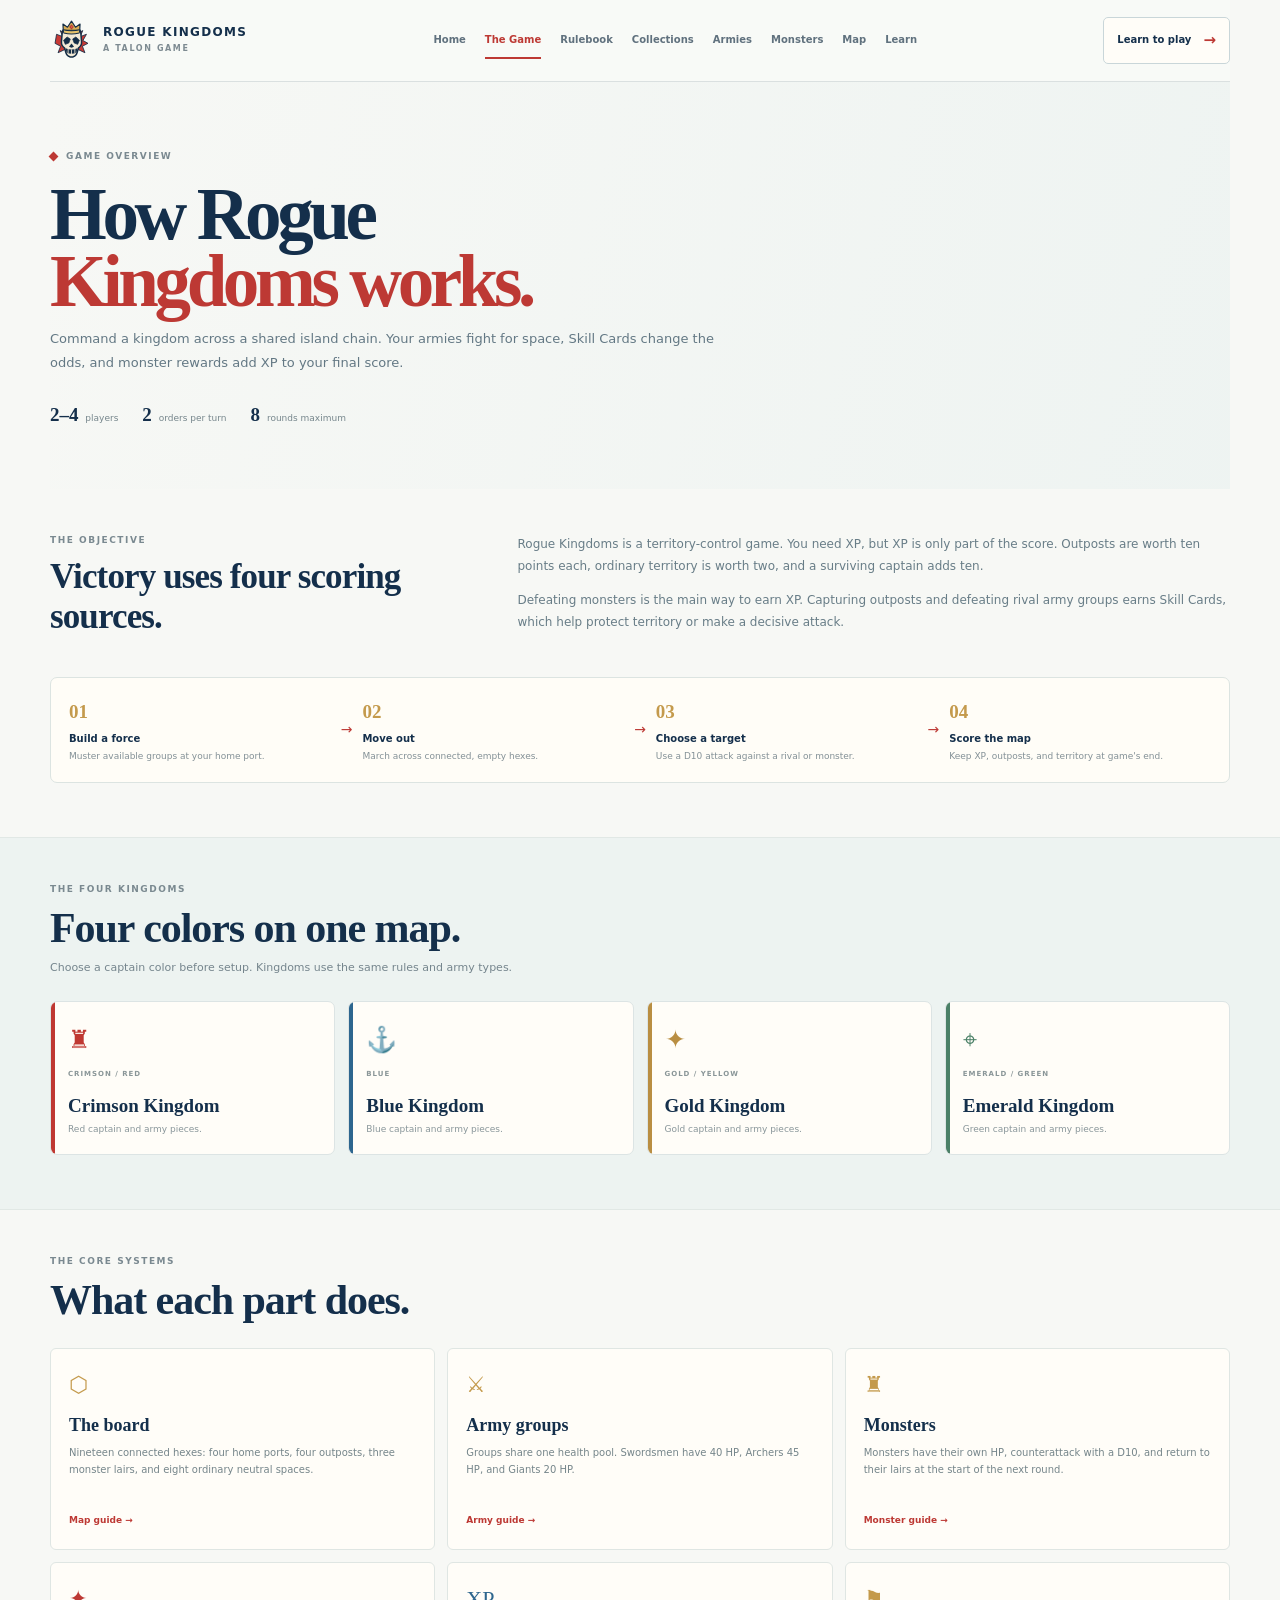
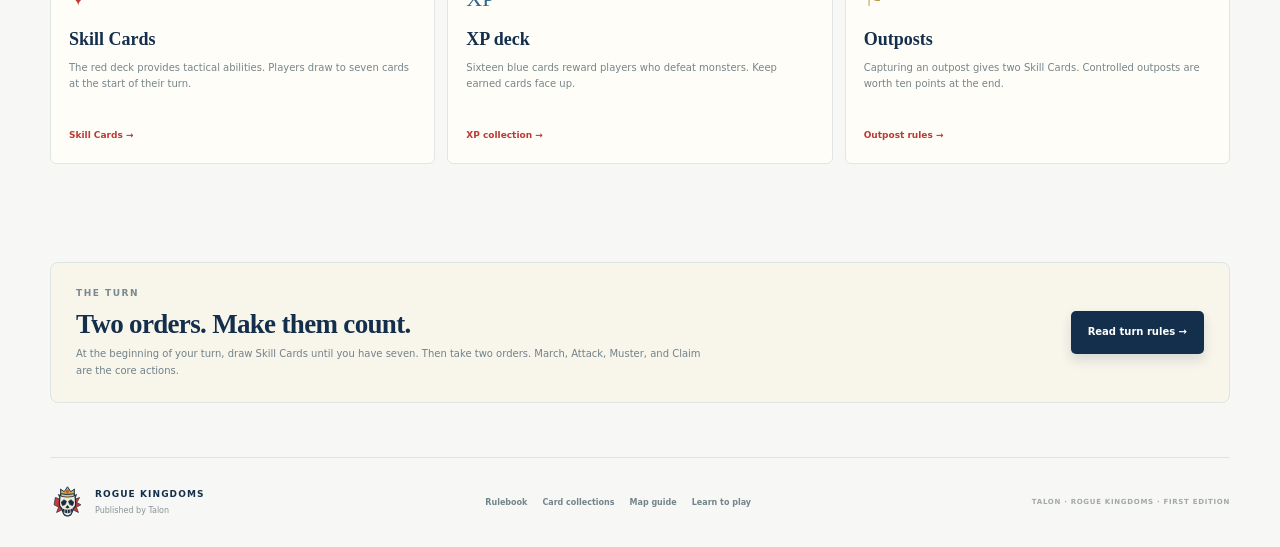
==== commit d2d2c325: "Tighten Rogue Kingdoms site copy" ====
--- a/game.html
+++ b/game.html
@@ -4,7 +4,7 @@
 <path d="m81 126 21-19 19 12-9 24-21 8zM175 126l-21-19-19 12 9 24 21 8z" fill="#142d46" stroke="#142d46" stroke-width="4" stroke-linejoin="round"/><path d="m128 146-15 19 15 6 15-6z" fill="#142d46"/><path d="M93 174Q128 189 163 174L158 199Q128 216 98 199Z" fill="#142d46"/><path d="M108 181v21m20-18v24m20-27v21" stroke="#f3ead6" stroke-width="5" stroke-linecap="round"/>
 <path d="M79 68 77 30 104 49 128 13 152 49 179 30 177 68Z" fill="#d8ad55" stroke="#142d46" stroke-width="7" stroke-linejoin="round"/><path d="M78 64Q128 76 178 64l-4 19q-46 12-92 0Z" fill="#e7c36b" stroke="#142d46" stroke-width="6" stroke-linejoin="round"/><path d="m128 34 11 13-11 14-11-14z" fill="#c83b36" stroke="#8d252b" stroke-width="3" stroke-linejoin="round"/><path d="m128 39 6 8-6 7z" fill="#f07a62"/>
 </symbol></defs></svg><div class="site-shell"><header class="site-header"><a class="brand" href="index.html"><svg class="brand-emblem" viewBox="0 0 256 256" role="img" aria-label="Rogue Kingdoms crowned skull emblem"><use href="#rogue-kingdoms-emblem"/></svg><span><strong>ROGUE KINGDOMS</strong><small>A TALON GAME</small></span></a><button class="menu-toggle" id="menu-toggle" type="button" aria-expanded="false" aria-controls="primary-nav"><i></i><i></i><i></i><b class="sr-only">Toggle navigation</b></button><nav class="main-nav" id="primary-nav" aria-label="Main navigation"><a href="index.html">Home</a><a href="game.html" aria-current="page">The Game</a><a href="rules.html">Rulebook</a><a href="collections.html">Collections</a><a href="armies.html">Armies</a><a href="monsters.html">Monsters</a><a href="map.html">Map</a><a href="learn.html">Learn</a></nav><a class="header-cta" href="learn.html">Learn to play <b>→</b></a></header><main><section class="page-hero page-wrap"><div class="eyebrow"><i></i> GAME OVERVIEW</div><h1>How Rogue<br><em>Kingdoms works.</em></h1><p>Command a kingdom across a shared island chain. Your armies fight for space, Skill Cards change the odds, and monster rewards add XP to your final score.</p><div class="page-hero-stats"><span><b>2–4</b> players</span><span><b>2</b> orders per turn</span><span><b>8</b> rounds maximum</span></div></section>
-<section class="content-section page-wrap"><div class="two-col"><div><span class="eyebrow">THE OBJECTIVE</span><h2>Win on more than one front.</h2></div><div><p>Rogue Kingdoms is a territory-control game. You need XP, but XP is only part of the score. Outposts are worth ten points each, ordinary territory is worth two, and a surviving captain adds ten.</p><p>Defeating monsters is the main way to earn XP. Capturing outposts and defeating rival army groups earns Skill Cards, which help protect territory or make a decisive attack.</p></div></div><div class="step-flow"><div><b>01</b><strong>Build a force</strong><small>Muster available groups at your home port.</small></div><i>→</i><div><b>02</b><strong>Move out</strong><small>March across connected, empty hexes.</small></div><i>→</i><div><b>03</b><strong>Pick a fight</strong><small>Use a D10 attack against a rival or monster.</small></div><i>→</i><div><b>04</b><strong>Score the map</strong><small>Keep XP, outposts, and territory at game's end.</small></div></div></section>
+<section class="content-section page-wrap"><div class="two-col"><div><span class="eyebrow">THE OBJECTIVE</span><h2>Victory uses four scoring sources.</h2></div><div><p>Rogue Kingdoms is a territory-control game. You need XP, but XP is only part of the score. Outposts are worth ten points each, ordinary territory is worth two, and a surviving captain adds ten.</p><p>Defeating monsters is the main way to earn XP. Capturing outposts and defeating rival army groups earns Skill Cards, which help protect territory or make a decisive attack.</p></div></div><div class="step-flow"><div><b>01</b><strong>Build a force</strong><small>Muster available groups at your home port.</small></div><i>→</i><div><b>02</b><strong>Move out</strong><small>March across connected, empty hexes.</small></div><i>→</i><div><b>03</b><strong>Choose a target</strong><small>Use a D10 attack against a rival or monster.</small></div><i>→</i><div><b>04</b><strong>Score the map</strong><small>Keep XP, outposts, and territory at game's end.</small></div></div></section>
 <section class="content-section pale-section"><div class="page-wrap"><div class="section-title"><div><span class="eyebrow">THE FOUR KINGDOMS</span><h2>Four colors on one map.</h2><p>Choose a captain color before setup. Kingdoms use the same rules and army types.</p></div></div><div class="kingdom-grid"><article class="kingdom-card crimson"><span>♜</span><small>CRIMSON / RED</small><h3>Crimson Kingdom</h3><p>Red captain and army pieces.</p></article><article class="kingdom-card ocean"><span>⚓</span><small>BLUE</small><h3>Blue Kingdom</h3><p>Blue captain and army pieces.</p></article><article class="kingdom-card sun"><span>✦</span><small>GOLD / YELLOW</small><h3>Gold Kingdom</h3><p>Gold captain and army pieces.</p></article><article class="kingdom-card forest"><span>⌖</span><small>EMERALD / GREEN</small><h3>Emerald Kingdom</h3><p>Green captain and army pieces.</p></article></div></div></section>
 <section class="content-section page-wrap"><div class="section-title"><div><span class="eyebrow">THE CORE SYSTEMS</span><h2>What each part does.</h2></div></div><div class="info-grid"><article><span>⬡</span><h3>The board</h3><p>Nineteen connected hexes: four home ports, four outposts, three monster lairs, and eight ordinary neutral spaces.</p><a href="map.html">Map guide →</a></article><article><span>⚔</span><h3>Army groups</h3><p>Groups share one health pool. Swordsmen have 40 HP, Archers 45 HP, and Giants 20 HP.</p><a href="armies.html">Army guide →</a></article><article><span>♜</span><h3>Monsters</h3><p>Monsters have their own HP, counterattack with a D10, and return to their lairs at the start of the next round.</p><a href="monsters.html">Monster guide →</a></article><article><span class="red-mark">✦</span><h3>Skill Cards</h3><p>The red deck provides tactical abilities. Players draw to seven cards at the start of their turn.</p><a href="skills.html">Skill Cards →</a></article><article><span class="blue-mark">XP</span><h3>XP deck</h3><p>Sixteen blue cards reward players who defeat monsters. Keep earned cards face up.</p><a href="xp.html">XP collection →</a></article><article><span>⚑</span><h3>Outposts</h3><p>Capturing an outpost gives two Skill Cards. Controlled outposts are worth ten points at the end.</p><a href="rules.html#outposts">Outpost rules →</a></article></div></section>
 <section class="content-section page-wrap"><div class="callout-row"><div><span class="eyebrow">THE TURN</span><h2>Two orders. Make them count.</h2><p>At the beginning of your turn, draw Skill Cards until you have seven. Then take two orders. March, Attack, Muster, and Claim are the core actions.</p></div><a class="button primary" href="rules.html#turns">Read turn rules →</a></div></section></main><footer class="site-footer"><div class="footer-brand"><svg class="brand-emblem" viewBox="0 0 256 256" role="img" aria-label="Rogue Kingdoms crowned skull emblem"><use href="#rogue-kingdoms-emblem"/></svg><span><b>ROGUE KINGDOMS</b><small>Published by Talon</small></span></div><div class="footer-links"><a href="rules.html">Rulebook</a><a href="collections.html">Card collections</a><a href="map.html">Map guide</a><a href="learn.html">Learn to play</a></div><small class="copyright">TALON · ROGUE KINGDOMS · FIRST EDITION</small></footer></div></body></html>
--- a/styles.css
+++ b/styles.css
@@ -1 +1,2 @@
-:root{--navy:#142f4b;--navy2:#1e496c;--blue:#2e668e;--blue-pale:#e5eff2;--crimson:#bd3934;--crimson-pale:#f6e9e5;--ivory:#f7f0e2;--paper:#fffdf7;--gold:#c49a4c;--gold-pale:#f4eddd;--silver:#c7d3d8;--ink:#263b4a;--muted:#71838e;--line:#dce4e4;--serif:Georgia,"Times New Roman",serif;--sans:system-ui,-apple-system,"Segoe UI",Arial,sans-serif;--shadow:0 14px 30px rgba(22,48,68,.09)}*{box-sizing:border-box}html{scroll-behavior:smooth;scroll-padding-top:100px}body{margin:0;background:#f7f8f5;color:var(--ink);font-family:var(--sans);font-size:14px;line-height:1.65;-webkit-font-smoothing:antialiased}a{color:inherit;text-decoration:none}button,input{font:inherit}.svg-defs{position:absolute;width:0;height:0;overflow:hidden}.sr-only{position:absolute;width:1px;height:1px;padding:0;margin:-1px;overflow:hidden;clip:rect(0,0,0,0);white-space:nowrap;border:0}.site-shell{min-height:100vh}.page-wrap,.site-header,.site-footer{width:min(1180px,calc(100% - 52px));margin-inline:auto}.site-header{height:82px;position:sticky;top:0;z-index:30;display:flex;align-items:center;justify-content:space-between;gap:22px;border-bottom:1px solid rgba(20,47,75,.13);background:rgba(248,250,247,.96)}.brand,.footer-brand{display:flex;align-items:center;gap:10px;flex:0 0 auto}.brand-emblem{width:43px;height:43px;display:block}.brand>span,.footer-brand>span{display:grid;gap:2px}.brand strong{color:var(--navy);font-size:12px;font-weight:900;letter-spacing:.11em;line-height:1.1}.brand small{color:#7d8a91;font-size:8px;font-weight:800;letter-spacing:.2em}.main-nav{display:flex;align-items:center;justify-content:center;gap:19px}.main-nav a{position:relative;padding:30px 0;color:#60717e;font-size:10px;font-weight:800;white-space:nowrap;transition:color .18s}.main-nav a:hover,.main-nav a[aria-current=page]{color:var(--crimson)}.main-nav a[aria-current=page]:after{content:"";position:absolute;bottom:20px;left:0;right:0;height:2px;background:var(--crimson)}.header-cta{display:inline-flex;align-items:center;gap:12px;padding:10px 13px;border:1px solid #c9d6d9;border-radius:5px;color:var(--navy);background:#fffdf8;font-size:10px;font-weight:900;white-space:nowrap;transition:all .18s}.header-cta b{color:var(--crimson);font-size:15px}.header-cta:hover{border-color:var(--crimson);transform:translateY(-1px)}.menu-toggle{display:none}.home-hero{min-height:540px;display:grid;grid-template-columns:1.06fr .94fr;align-items:center;gap:36px;padding-top:36px;padding-bottom:54px}.eyebrow{display:flex;align-items:center;gap:9px;color:#7a8990;font-size:9px;font-weight:900;letter-spacing:.17em;text-transform:uppercase}.eyebrow i{width:7px;height:7px;background:var(--crimson);transform:rotate(45deg);display:inline-block}.hero-copy h1,.page-hero h1{margin:20px 0 16px;color:var(--navy);font-family:var(--serif);font-size:clamp(57px,7vw,88px);line-height:.92;letter-spacing:-.06em}.hero-copy h1 em,.page-hero h1 em{color:var(--crimson);font-style:normal}.hero-lead{max-width:470px;margin:0;color:#5f7480;font-size:15px;line-height:1.8}.hero-actions{display:flex;gap:10px;flex-wrap:wrap;margin-top:25px}.button{min-height:43px;display:inline-flex;align-items:center;justify-content:center;gap:12px;border:1px solid transparent;border-radius:5px;padding:0 16px;font-size:10px;font-weight:900;cursor:pointer;transition:background .18s,border-color .18s,transform .18s,box-shadow .18s}.button:hover{transform:translateY(-2px)}.button.primary{color:#fff;background:var(--navy);box-shadow:0 6px 12px rgba(20,47,75,.14)}.button.primary:hover{background:var(--navy2)}.button.secondary{color:var(--navy);background:#fffdf7;border-color:#d4dfdf}.button.secondary:hover{border-color:#aebfc4;background:#fff}.button.light{color:var(--navy);background:var(--ivory)}.button.red-button{color:white;background:var(--crimson)}.button:disabled{opacity:.42;cursor:not-allowed;transform:none}.hero-facts{display:flex;align-items:center;gap:19px;margin-top:40px}.hero-facts div{display:grid;gap:2px}.hero-facts b{color:var(--navy);font-family:var(--serif);font-size:24px;line-height:1}.hero-facts small{color:#829097;font-size:8px;font-weight:900;letter-spacing:.12em}.hero-facts i{width:1px;height:30px;background:#d5dedd}.hero-art{position:relative;min-height:410px;display:grid;place-items:center;isolation:isolate}.hero-burst{position:absolute;width:300px;height:300px;border-radius:50%;background:radial-gradient(circle,#fffdf7 0,#eff1e8 66%,transparent 72%)}.hero-emblem{width:min(310px,75%);position:relative;z-index:1;filter:drop-shadow(0 12px 8px rgba(20,47,75,.1));animation:emblem-float 5s ease-in-out infinite}.hero-emblem .brand-emblem{width:100%;height:auto}.hero-caption{position:absolute;bottom:16px;display:flex;align-items:center;gap:9px;color:#7c8b91;font-size:8px;font-weight:900;letter-spacing:.16em}.hero-caption b{color:var(--crimson)}.hero-card-stack{position:absolute;right:0;bottom:50px;display:flex;align-items:center}.hero-card-stack img{width:61px;border:3px solid #fff;border-radius:5px;box-shadow:0 6px 14px rgba(20,47,75,.17)}.hero-card-stack img+img{margin-left:-25px;transform:rotate(8deg)}@keyframes emblem-float{0%,100%{transform:translateY(0)}50%{transform:translateY(-7px)}}.quick-intro{display:grid;grid-template-columns:.8fr 1.3fr auto;gap:28px;align-items:center;padding:25px 0;border-top:1px solid var(--line);border-bottom:1px solid var(--line)}.quick-intro h2,.section-title h2,.two-col h2,.home-bottom h2,.callout-row h2,.xp-summary h2,.skill-copy h2,.simulator-panel h2{margin:8px 0 0;color:var(--navy);font-family:var(--serif);font-size:clamp(26px,3vw,36px);line-height:1.13;letter-spacing:-.025em}.quick-intro h2 em{color:var(--crimson);font-style:normal}.quick-intro>p{margin:0;color:#687c87;font-size:12px;line-height:1.8}.text-link{color:var(--navy);font-size:10px;font-weight:900;white-space:nowrap}.text-link:hover{color:var(--crimson)}.text-link b{color:var(--crimson)}.home-board,.kingdom-section,.systems-section{padding-top:76px;padding-bottom:10px}.section-title{display:flex;align-items:flex-end;justify-content:space-between;gap:25px;margin-bottom:23px}.section-title h2{font-size:clamp(29px,3.6vw,42px)}.section-title p{margin:7px 0 0;color:#75858d;font-size:11px;line-height:1.7}.board-preview{display:grid;grid-template-columns:1.3fr .7fr;align-items:center;gap:35px;padding:24px 28px;border:1px solid #d5e0e0;border-radius:9px;background:#eef4f1}.mini-map{display:grid;gap:6px;justify-items:center;padding:8px 0}.mini-row{display:flex;justify-content:center;gap:6px}.mini-row.offset{transform:translateX(26px)}.mini-row span{width:60px;height:54px;display:grid;place-items:center;clip-path:polygon(50% 0,100% 25%,100% 75%,50% 100%,0 75%,0 25%);color:#456172;background:#d8e5df;font-family:var(--serif);font-size:20px;border:0}.mini-row .port{color:#fff}.mini-row .red{background:#b63c37}.mini-row .blue{background:#2d658d}.mini-row .green{background:#4c7b68}.mini-row .gold{background:#b89148}.mini-row .outpost{background:#e6d4a8;color:#91713a}.mini-row .lair{background:#d9d0d4;color:#685568}.board-notes{display:grid;gap:17px}.board-notes>div{display:flex;align-items:center;gap:12px}.board-notes span{display:grid;gap:2px}.board-notes b{color:var(--navy);font-size:11px}.board-notes small{color:#7c8a8f;font-size:9px}.key{width:11px;height:11px;flex:0 0 11px;border-radius:2px}.key.red{background:var(--crimson)}.key.gold{background:var(--gold)}.key.purple{background:#77657c}.key.ivory{background:#e5ddca;border:1px solid #c9c0ac}.kingdom-section{padding-bottom:36px}.kingdom-grid{display:grid;grid-template-columns:repeat(4,minmax(0,1fr));gap:13px}.kingdom-card{min-height:150px;padding:17px;border:1px solid var(--line);border-radius:7px;background:#fffdf8;position:relative;overflow:hidden}.kingdom-card:after{content:"";position:absolute;top:0;bottom:0;left:0;width:4px;background:var(--kingdom)}.kingdom-card>span{display:block;color:var(--kingdom);font-family:var(--serif);font-size:25px}.kingdom-card small{color:#8a9698;font-size:7px;font-weight:900;letter-spacing:.14em}.kingdom-card h3{margin:7px 0 1px;color:var(--navy);font-family:var(--serif);font-size:19px}.kingdom-card p{margin:0;color:#89969a;font-size:9px}.kingdom-card.crimson{--kingdom:#bf3832}.kingdom-card.ocean{--kingdom:#2d668f}.kingdom-card.sun{--kingdom:#b98e42}.kingdom-card.forest{--kingdom:#4b8067}.systems-section{padding-bottom:78px}.system-grid{display:grid;grid-template-columns:repeat(4,minmax(0,1fr));gap:13px}.system-card{display:flex;flex-direction:column;min-height:222px;padding:17px;border:1px solid #dbe3e2;border-radius:7px;background:#fffdf8;transition:transform .2s,box-shadow .2s,border-color .2s}.system-card:hover{transform:translateY(-4px);box-shadow:var(--shadow);border-color:#bdcfd2}.system-number{align-self:flex-end;color:#a7b1b2;font-family:var(--serif);font-size:16px}.system-icon{width:40px;height:40px;display:grid;place-items:center;border-radius:5px;background:#eaf0ee;color:var(--navy);font-size:22px}.skill-icon{color:var(--crimson);background:var(--crimson-pale)}.xp-icon{color:var(--blue);background:var(--blue-pale);font-family:var(--serif);font-size:20px;font-weight:800}.system-card h3{margin:13px 0 5px;color:var(--navy);font-family:var(--serif);font-size:19px}.system-card p{margin:0 0 14px;color:#77858b;font-size:10px;line-height:1.65}.system-card>b{margin-top:auto;color:var(--crimson);font-size:9px}.home-bottom{display:flex;justify-content:space-between;align-items:center;gap:25px;padding:24px 28px;margin-bottom:65px;border-radius:8px;background:var(--navy);color:#fff}.home-bottom h2{color:var(--ivory);font-size:27px}.home-bottom p{margin:5px 0 0;color:#c5d1d4;font-size:10px}.home-bottom .eyebrow{color:#bdcdd1}.page-hero{padding-top:67px;padding-bottom:58px;min-height:360px;background:linear-gradient(105deg,transparent 0,rgba(227,238,237,.45) 100%)}.page-hero h1{font-size:clamp(48px,6.3vw,73px);margin:17px 0 12px}.page-hero>p{max-width:690px;margin:0;color:#637884;font-size:13px;line-height:1.85}.page-hero.compact{min-height:300px;padding-top:58px;padding-bottom:45px}.page-hero.compact h1{font-size:clamp(45px,5.5vw,64px)}.page-hero-stats{display:flex;flex-wrap:wrap;gap:24px;margin-top:24px;color:#76868c;font-size:9px}.page-hero-stats b{color:var(--navy);font-family:var(--serif);font-size:19px;margin-right:4px}.content-section{padding-top:44px;padding-bottom:54px}.pale-section{background:#edf3f1;border-top:1px solid #e1e8e5;border-bottom:1px solid #e1e8e5}.two-col{display:grid;grid-template-columns:.75fr 1.25fr;gap:40px;align-items:start}.two-col h2{font-size:35px;margin-top:10px}.two-col p{margin:0 0 12px;color:#687d87;font-size:12px;line-height:1.85}.step-flow{display:grid;grid-template-columns:1fr auto 1fr auto 1fr auto 1fr;gap:10px;align-items:center;margin-top:32px;padding:18px;border:1px solid #dce4e1;border-radius:7px;background:#fffdf7}.step-flow>div{display:grid;gap:3px}.step-flow>div>b{color:var(--gold);font-family:var(--serif);font-size:19px}.step-flow strong{color:var(--navy);font-size:10px}.step-flow small{color:#839096;font-size:9px;line-height:1.5}.step-flow>i{color:var(--crimson);font-style:normal}.info-grid{display:grid;grid-template-columns:repeat(3,minmax(0,1fr));gap:12px}.info-grid article{padding:18px;border:1px solid #dfe6e3;border-radius:6px;background:#fffdf8}.info-grid article>span{color:var(--gold);font-family:var(--serif);font-size:22px}.info-grid h3{margin:8px 0 5px;color:var(--navy);font-family:var(--serif);font-size:18px}.info-grid p{min-height:52px;margin:0 0 10px;color:#75858a;font-size:10px;line-height:1.65}.info-grid a{color:var(--crimson);font-size:9px;font-weight:900}.red-mark{color:var(--crimson)!important}.blue-mark{color:var(--blue)!important}.callout-row{display:flex;justify-content:space-between;align-items:center;gap:22px;padding:23px 25px;border:1px solid #dce5e2;border-radius:8px;background:#f8f5eb}.callout-row h2{font-size:27px}.callout-row p{max-width:630px;margin:6px 0 0;color:#71828a;font-size:10px;line-height:1.7}.page-hero.compact+.content-section{padding-top:20px}.notice-box,.rule-note{display:flex;gap:12px;align-items:flex-start;padding:15px 17px;border:1px solid #e1d6bd;border-left:3px solid var(--gold);border-radius:5px;background:#fcf7ea;color:#6f7168}.notice-box{margin-bottom:25px}.notice-box b,.rule-note b{flex:0 0 auto;color:#4c5960;font-size:10px}.notice-box span,.rule-note{font-size:10px;line-height:1.7}.unit-profile-list{display:grid;gap:15px}.unit-profile{display:grid;grid-template-columns:175px 1fr;gap:26px;align-items:center;padding:18px;border:1px solid #dbe3e1;border-radius:8px;background:#fffdf8}.unit-illustration{height:165px;display:grid;place-items:center;border-radius:6px;background:#eef2ed}.unit-illustration svg{width:118px;height:118px}.unit-details h2,.monster-info h2{margin:5px 0 7px;color:var(--navy);font-family:var(--serif);font-size:28px}.unit-details>p,.monster-info>p{max-width:620px;margin:0;color:#74848a;font-size:11px;line-height:1.7}.stat-pair{display:flex;gap:10px;margin-top:16px}.stat-pair span{display:grid;gap:1px;min-width:94px;padding-right:16px;border-right:1px solid #e1e6e2}.stat-pair span:last-child{border:0}.stat-pair b{color:var(--navy);font-family:var(--serif);font-size:22px}.stat-pair small{color:#879397;font-size:7px;font-weight:900;letter-spacing:.12em}.rule-grid{display:grid;grid-template-columns:repeat(4,minmax(0,1fr));gap:10px}.rule-grid article{padding:14px;border:1px solid #dce4e2;border-radius:6px;background:#fffdf8}.rule-grid b{color:var(--navy);font-family:var(--serif);font-size:16px}.rule-grid p{margin:5px 0 0;color:#79888e;font-size:9px;line-height:1.65}.fine-print{margin:18px 0 0;color:#8b9699;font-size:9px;line-height:1.7}.bestiary-grid{display:grid;grid-template-columns:repeat(3,minmax(0,1fr));gap:13px}.monster-entry{overflow:hidden;border:1px solid #dce3e1;border-radius:8px;background:#fffdf8}.monster-art{height:150px;position:relative;display:grid;place-items:center;background:#eaf0ed}.monster-art svg{width:100%;height:100%;padding:12px 20px}.monster-art>span{position:absolute;top:12px;right:12px;padding:5px 7px;border-radius:3px;background:rgba(20,47,75,.84);color:#fff;font-size:7px;font-weight:900;letter-spacing:.12em}.monster-info{padding:17px}.monster-info h2{font-size:22px}.monster-info>.eyebrow{font-size:7px}.monster-stats{display:grid;grid-template-columns:repeat(3,1fr);gap:7px;margin-top:15px;padding:11px 0;border-top:1px solid #e3e8e5;border-bottom:1px solid #e3e8e5}.monster-stats span{display:grid;gap:1px}.monster-stats b{color:var(--navy);font-family:var(--serif);font-size:19px}.monster-stats small{color:#8b979a;font-size:6px;font-weight:900;letter-spacing:.09em}.difficulty{margin:10px 0 0!important;font-size:9px!important}.difficulty strong{color:#596f76}.short-title{margin-top:45px}.number-steps{display:grid;grid-template-columns:repeat(4,1fr);gap:10px;padding:0;list-style:none;counter-reset:none}.number-steps li{display:grid;gap:6px;padding:14px;border:1px solid #dce5e2;border-radius:6px;background:#fffdf8}.number-steps b{color:var(--navy);font-family:var(--serif);font-size:15px}.number-steps span{color:#75858b;font-size:9px;line-height:1.65}.collection-split{display:grid;grid-template-columns:1fr 1fr;gap:18px}.collection-feature{position:relative;min-height:385px;padding:24px;border:1px solid #d9e2e0;border-radius:8px;background:#fffdf8;overflow:hidden}.collection-feature h2{margin:15px 0 7px;color:var(--navy);font-family:var(--serif);font-size:27px}.collection-feature p{max-width:430px;margin:0 0 18px;color:#71828a;font-size:11px;line-height:1.75}.feature-color-label{color:#8b979b;font-size:8px;font-weight:900;letter-spacing:.15em}.feature-image{height:140px;display:flex;align-items:center;gap:12px;margin-top:15px}.feature-image img{height:100%;width:auto;border-radius:5px;box-shadow:0 7px 15px rgba(20,47,75,.14)}.feature-image img+img{height:122px;transform:rotate(6deg)}.xp-feature{border-top:4px solid var(--blue)}.skill-feature{border-top:4px solid var(--crimson)}.skill-card-graphic{width:105px;height:140px;display:grid;place-items:center;position:relative;margin-top:15px;overflow:hidden;border:2px solid #a82f2d;border-radius:8px;background:#2a2428;color:#f7e9d4;text-align:center}.skill-card-graphic:before,.skill-card-graphic:after{content:"";position:absolute;inset:8px;border:1px solid rgba(221,70,59,.7);clip-path:polygon(0 10%,10% 0,90% 0,100% 10%,100% 90%,90% 100%,10% 100%,0 90%)}.skill-card-graphic span{position:relative;z-index:1;font-family:var(--serif);font-size:20px;font-weight:800;line-height:1}.skill-card-graphic small{position:absolute;bottom:17px;font-size:5px;font-weight:900;letter-spacing:.15em}.skill-card-graphic .red-lines{position:absolute;inset:0;background:repeating-linear-gradient(135deg,transparent 0 9px,rgba(255,255,255,.035) 9px 10px)}.skill-hero{border-bottom:2px solid var(--crimson)}.coming-note{display:flex;align-items:center;gap:9px;margin-top:22px;color:#9a5c54;font-size:8px;font-weight:900;letter-spacing:.12em}.coming-note span{width:7px;height:7px;border-radius:50%;background:var(--crimson)}.skill-overview{display:grid;grid-template-columns:240px 1fr;gap:45px;align-items:center}.skill-poster{height:310px;display:flex;flex-direction:column;align-items:center;justify-content:center;position:relative;overflow:hidden;border:2px solid #a93330;border-radius:10px;background:#28272a;color:#f5e9d5;box-shadow:var(--shadow)}.skill-poster:before,.skill-poster:after{content:"";position:absolute;inset:12px;border:1px solid rgba(218,69,59,.8);clip-path:polygon(0 9%,9% 0,91% 0,100% 9%,100% 91%,91% 100%,9% 100%,0 91%)}.skill-poster:after{inset:18px;border-color:rgba(255,255,255,.12)}.skill-ribbon{position:absolute;top:34px;color:#e36c5b;font-size:7px;font-weight:900;letter-spacing:.17em}.skill-mark{color:#e0ba70;font-size:35px}.skill-poster strong{margin-top:6px;font-family:var(--serif);font-size:34px;line-height:.98;text-align:center;letter-spacing:.05em}.skill-poster small{position:absolute;bottom:31px;color:#c6bba7;font-size:7px;font-weight:900;letter-spacing:.17em}.skill-copy h2{font-size:34px}.skill-copy>p{color:#71828a;font-size:12px;line-height:1.85}.clean-list{padding-left:18px;color:#637981;font-size:11px;line-height:2}.clean-list li::marker{color:var(--crimson)}.ability-grid{display:grid;grid-template-columns:repeat(3,1fr);gap:11px}.ability-grid article{padding:17px;border:1px solid #dce5e1;border-radius:6px;background:#fffdf8}.ability-grid article>span{color:var(--crimson);font-size:20px}.ability-grid h3{margin:7px 0 4px;color:var(--navy);font-family:var(--serif);font-size:17px}.ability-grid p{margin:0;color:#77868b;font-size:9px;line-height:1.65}.xp-summary{display:flex;justify-content:space-between;align-items:center;gap:20px;margin-bottom:27px}.xp-summary h2{font-size:31px}.xp-summary p{max-width:650px;margin:7px 0 0;color:#71828a;font-size:11px}.xp-total{width:85px;height:85px;display:grid;align-content:center;justify-items:center;border:1px solid #c7d7dd;border-radius:50%;color:var(--blue);background:#edf4f5}.xp-total b{font-family:var(--serif);font-size:34px;line-height:1}.xp-total small{font-size:7px;font-weight:900;letter-spacing:.16em}.deck-controls{display:flex;justify-content:space-between;align-items:center;gap:15px;padding:13px 0;border-top:1px solid var(--line);border-bottom:1px solid var(--line)}.filter-list{display:flex;gap:5px;flex-wrap:wrap}.filter-button{padding:8px 12px;border:1px solid transparent;border-radius:4px;color:#6f828a;background:transparent;font-size:10px;font-weight:900;cursor:pointer;transition:all .18s}.filter-button:hover{background:#eaf0ef;color:var(--navy)}.filter-button.active{background:var(--navy);color:white}.filter-button span{margin-left:5px;color:#f0c18d}.search-box{width:205px;display:flex;align-items:center;gap:8px;padding:7px 10px;border:1px solid #d7e1df;border-radius:5px;background:#fffdf8;color:#8b989c}.search-box>span{font-size:19px;line-height:1}.search-box input{width:100%;min-width:0;border:0;outline:0;color:var(--navy);background:transparent;font-size:10px}.search-box kbd{padding:2px 5px;border:1px solid #e0e6e3;border-radius:3px;font-size:8px}.collection-meta{display:flex;justify-content:space-between;margin:15px 0;color:#89969a;font-size:9px;font-weight:700}.xp-card-grid{display:grid;grid-template-columns:repeat(4,minmax(0,1fr));gap:22px}.xp-card{display:block;width:100%;padding:0;border:0;background:transparent;text-align:left;cursor:pointer;perspective:1000px}.xp-card-inner{position:relative;display:block;aspect-ratio:186/246;transform-style:preserve-3d;transition:transform .7s cubic-bezier(.2,.72,.2,1)}.xp-card.is-flipped .xp-card-inner{transform:rotateY(180deg)}.xp-card:hover:not(.is-flipped) .xp-card-inner{transform:translateY(-4px) rotate(-.5deg)}.xp-face{position:absolute;inset:0;overflow:hidden;border-radius:8px;backface-visibility:hidden;box-shadow:0 8px 15px rgba(20,47,75,.16)}.xp-face img{width:100%;height:100%;display:block;object-fit:cover}.xp-back{transform:rotateY(180deg);display:grid;place-items:center;border:3px solid #173b5c;background:linear-gradient(145deg,#285f88,#143855);box-shadow:inset 0 0 0 5px #d6c8a9}.xp-back:before{content:"";position:absolute;inset:11px;border:1px solid #d7c69f;clip-path:polygon(0 8%,8% 0,92% 0,100% 8%,100% 92%,92% 100%,8% 100%,0 92%)}.xp-back .back-emblem{position:relative;width:67%;height:auto;filter:drop-shadow(0 3px 2px rgba(0,0,0,.2))}.xp-card-id{display:flex;justify-content:space-between;gap:5px;padding:8px 2px;color:#72858d;font-size:8px;font-weight:900;letter-spacing:.07em}.xp-card-id span:last-child{color:#98a4a5;font-weight:700}.xp-card:focus-visible{outline:3px solid #d46a57;outline-offset:4px}.empty-state{padding:40px;text-align:center;color:#7b8990;font-size:11px}.xp-denominations{display:grid;grid-template-columns:repeat(4,1fr);gap:12px;margin-top:23px}.xp-denominations div{display:grid;gap:2px;padding:14px;border:1px solid #d7e2e1;border-radius:5px;background:#fffdf8}.xp-denominations b{color:var(--blue);font-family:var(--serif);font-size:27px}.xp-denominations span{color:#869398;font-size:7px;font-weight:900;letter-spacing:.14em}.simulator-panel{display:grid;grid-template-columns:1fr .8fr;gap:30px;align-items:center;padding:27px;border:1px solid #d1e0e2;border-radius:8px;background:#edf4f5}.simulator-panel h2{font-size:31px}.simulator-panel p{max-width:480px;color:#6d8088;font-size:11px;line-height:1.8}.sim-controls{display:flex;gap:9px;flex-wrap:wrap;margin-top:15px}.sim-progress{display:flex;align-items:center;gap:10px;margin-top:20px;color:#859398;font-size:8px;font-weight:800}.sim-progress>div{width:150px;height:5px;overflow:hidden;border-radius:9px;background:#d3dedf}.sim-progress i{display:block;width:100%;height:100%;background:#4e897b;transition:width .3s}.sim-card-wrap{display:grid;justify-items:center;gap:8px}.sim-card{position:relative;width:132px;height:178px;padding:0;border:0;border-radius:8px;background:transparent;cursor:pointer;perspective:900px}.sim-card-back,.sim-card-front{position:absolute;inset:0;display:grid;align-content:center;justify-items:center;gap:8px;overflow:hidden;border-radius:8px;box-shadow:0 9px 18px rgba(20,47,75,.18);backface-visibility:hidden;transition:transform .6s}.sim-card-back{border:3px solid #173b5c;background:#24577c;color:#f8efdc}.sim-card-back:before{content:"";position:absolute;inset:8px;border:1px solid #dac69e}.sim-card-back .brand-emblem{width:75px;height:75px}.sim-card-back small{font-size:6px;font-weight:900;letter-spacing:.13em}.sim-card-front{transform:rotateY(180deg);border:2px solid #173b5c;background:var(--ivory);color:var(--navy)}.sim-card-front img{width:100%;height:100%;object-fit:cover;position:absolute;inset:0}.sim-card-front b{font-family:var(--serif);font-size:38px}.sim-card-front small{position:relative;padding:4px 5px;background:rgba(255,253,247,.85);color:var(--navy);font-size:7px;font-weight:900;letter-spacing:.1em}.sim-card.revealed .sim-card-back{transform:rotateY(180deg)}.sim-card.revealed .sim-card-front{transform:rotateY(0)}.sim-result{margin:0;color:#71818a;font-size:9px}.field-links{display:flex;gap:12px}.field-links a{padding:13px 15px;border:1px solid #dbe3e0;border-radius:5px;background:#fffdf8;color:var(--navy);font-size:10px;font-weight:900}.field-links b{margin-left:12px;color:var(--crimson)}.map-guide-layout{display:grid;grid-template-columns:minmax(0,1.5fr) minmax(220px,.5fr);gap:18px;align-items:stretch}.interactive-map-card{overflow:hidden;border:1px solid #cad9db;border-radius:9px;background:#eaf2f1;box-shadow:var(--shadow)}.map-topline{display:flex;justify-content:space-between;padding:14px 18px 4px;color:#788a90;font-size:8px;font-weight:900;letter-spacing:.13em}.map-topline b{color:var(--navy)}.interactive-map{display:block;width:100%;height:auto}.map-hex{cursor:pointer;outline:none;transition:filter .16s,transform .16s}.map-hex path{fill:#f5eddd;stroke:#b5a88c;stroke-width:1.8;transition:fill .16s,stroke .16s}.map-hex text{fill:#536d7c;font-family:var(--serif);font-size:21px;text-anchor:middle;pointer-events:none}.map-hex .tile-label{fill:#667c81;font-family:var(--sans);font-size:5.8px;font-weight:900;letter-spacing:.04em}.map-hex.port-hex path{fill:#e6eaeb;stroke:#2e638d;stroke-width:2.5}.map-hex.outpost-hex path{fill:#f4e6c9;stroke:#bb9146;stroke-width:2.3}.map-hex.lair-hex path{fill:#e8dfe3;stroke:#78647a;stroke-width:2.3}.map-hex.port-hex text{fill:#2d638b}.map-hex.outpost-hex text{fill:#977337}.map-hex.lair-hex text{fill:#6c5771}.map-hex:hover path,.map-hex:focus path{stroke:var(--crimson);stroke-width:4}.map-hex.selected path{fill:#fff6df;stroke:var(--crimson);stroke-width:4}.map-legend{display:flex;justify-content:center;gap:15px;flex-wrap:wrap;padding:12px;border-top:1px solid rgba(30,73,108,.1);color:#71858d;font-size:8px;font-weight:800}.map-legend span{display:flex;align-items:center;gap:5px}.map-legend i{width:8px;height:8px;border-radius:2px}.legend-port{background:#2e638d}.legend-outpost{background:#bb9146}.legend-lair{background:#78647a}.legend-ordinary{background:#d4c9ad}.map-detail{padding:20px;border:1px solid #dce4e1;border-radius:8px;background:#fffdf8}.detail-type{color:#9b8b69;font-size:7px;font-weight:900;letter-spacing:.16em}.detail-icon{width:42px;height:42px;display:grid;place-items:center;margin-top:17px;border-radius:5px;background:#edf2ef;color:var(--navy);font-size:22px}.map-detail h2{margin:13px 0 6px;color:var(--navy);font-family:var(--serif);font-size:24px;line-height:1.2}.map-detail p{color:#74838a;font-size:10px;line-height:1.75}.detail-rule{margin:14px 0;padding:12px;border-left:2px solid var(--gold);background:#f8f3e7;color:#6b777a;font-size:9px;line-height:1.75}.map-bottom-note{margin-top:13px;color:#849196;font-size:9px}.map-bottom-note b{color:var(--navy)}.rules-page{display:grid;grid-template-columns:225px minmax(0,1fr);gap:40px;align-items:start}.rules-sidebar{position:sticky;top:100px;display:grid;gap:3px;padding:15px 12px;border:1px solid #dce4e1;border-radius:7px;background:#fffdf8}.rules-sidebar>b{padding:0 8px 9px;color:#9aa5a5;font-size:8px;letter-spacing:.15em}.rules-sidebar>a{display:flex;gap:9px;align-items:center;padding:7px 8px;border-radius:4px;color:#667a83;font-size:9px;font-weight:700}.rules-sidebar>a:hover{background:#eef3ef;color:var(--navy)}.rules-sidebar>a span{color:#bd9150;font-family:var(--serif);font-size:12px}.rule-search{display:flex;gap:7px;align-items:center;margin-top:9px;padding:8px;border:1px solid #dce4e1;border-radius:4px;color:#8b989a}.rule-search input{width:100%;min-width:0;border:0;outline:0;background:transparent;font-size:9px}.rule-section{display:grid;grid-template-columns:34px minmax(0,1fr);gap:14px;padding:0 0 27px;margin:0 0 25px;border-bottom:1px solid var(--line);scroll-margin-top:105px}.rule-section-number{color:#c39a5f;font-family:var(--serif);font-size:20px}.rule-section h2{margin:0 0 10px;color:var(--navy);font-family:var(--serif);font-size:25px;letter-spacing:-.02em}.rule-section h3{margin:17px 0 5px;color:var(--navy);font-family:var(--serif);font-size:17px}.rule-section p,.rule-section li{color:#677b84;font-size:10px;line-height:1.85}.rule-section ul,.rule-section ol{padding-left:19px}.rule-section li{margin:4px 0}.rule-section li::marker{color:#b98b4b}.rule-section strong,.rule-section b{color:#344e5d}.rule-note{margin:12px 0}.table-wrap{overflow-x:auto;margin:12px 0;border:1px solid #dce4e1;border-radius:5px;background:#fffdf8}.rules-table{width:100%;border-collapse:collapse;font-size:9px;text-align:left}.rules-table th,.rules-table td{padding:10px 12px;border-bottom:1px solid #e8ece8;color:#687c84}.rules-table thead th{background:#edf3f0;color:#60727c;font-size:8px;font-weight:900;letter-spacing:.08em}.rules-table tbody th{color:var(--navy)}.rules-table tr:last-child th,.rules-table tr:last-child td{border-bottom:0}.turn-timeline{display:grid;grid-template-columns:repeat(4,1fr);gap:8px;margin:15px 0}.turn-timeline>div{display:grid;gap:4px;padding:11px;border:1px solid #dfe6e2;border-radius:5px;background:#fffdf8}.turn-timeline b{color:#bd9254;font-family:var(--serif);font-size:18px}.turn-timeline strong{color:var(--navy);font-size:9px}.turn-timeline small{color:#7c898e;font-size:8px;line-height:1.5}.dice-tool{display:flex;justify-content:space-between;align-items:center;gap:15px;margin:15px 0;padding:15px 18px;border:1px solid #d5e1e1;border-radius:6px;background:#edf4f3}.dice-tool>div{display:grid;gap:1px}.dice-tool b{color:var(--navy);font-family:var(--serif);font-size:28px}.dice-tool small{color:#7b8b90;font-size:8px}.rule-status{display:flex;gap:10px;margin-top:19px;color:#8a969a;font-size:8px;font-weight:900;letter-spacing:.12em}.rule-endnote{color:#879398;font-size:9px;line-height:1.7}.tutorial-layout{display:grid;grid-template-columns:190px 1fr;gap:22px;align-items:start}.tutorial-nav{display:grid;gap:8px;padding:16px;border:1px solid #dce4e1;border-radius:7px;background:#fffdf8}.tutorial-nav>div{display:grid;gap:4px}.tutorial-nav button{display:flex;align-items:center;gap:8px;padding:8px;border:0;border-radius:4px;background:transparent;color:#72838a;text-align:left;font-size:9px;font-weight:800;cursor:pointer}.tutorial-nav button:hover{background:#eef3ef}.tutorial-nav button.active{background:#eaf1f0;color:var(--navy)}.tutorial-nav button span{color:#bb8d4e;font-family:var(--serif)}.tutorial-nav small{color:#9aa4a5;font-size:8px;font-weight:900;letter-spacing:.12em}.tutorial-card{min-height:400px;padding:25px;border:1px solid #d9e2df;border-radius:8px;background:#fffdf8;box-shadow:var(--shadow)}.tutorial-step-label{color:#bc8b4a;font-size:8px;font-weight:900;letter-spacing:.16em}.tutorial-card h2{margin:8px 0;color:var(--navy);font-family:var(--serif);font-size:29px}.tutorial-card>p{max-width:660px;color:#6f8188;font-size:11px;line-height:1.8}.tutorial-visual{min-height:110px;display:grid;align-content:center;gap:6px;margin:18px 0;padding:15px;border-radius:6px;background:#eaf1ef}.tutorial-hex-row{display:flex;justify-content:center;gap:6px}.tutorial-hex-row span{width:55px;height:47px;display:grid;place-items:center;clip-path:polygon(50% 0,100% 25%,100% 75%,50% 100%,0 75%,0 25%);background:#f7efdf;color:var(--navy);font-size:20px}.tutorial-hex-row span:nth-child(2){background:#e8d9b8}.tutorial-hex-row span:nth-child(3){background:#d8e6ed}.tutorial-tip{padding:12px;border-left:2px solid var(--gold);background:#f8f3e7;color:#69787d;font-size:9px;line-height:1.7}.tutorial-actions{display:flex;justify-content:space-between;gap:10px;margin-top:22px}.tutorial-dice{max-width:520px}.site-footer{display:flex;align-items:center;justify-content:space-between;gap:22px;min-height:90px;border-top:1px solid var(--line);color:#89969a}.footer-brand .brand-emblem{width:35px;height:35px}.footer-brand b{color:var(--navy);font-size:9px;letter-spacing:.12em}.footer-brand small{color:#879398;font-size:8px}.footer-links{display:flex;gap:15px;flex-wrap:wrap}.footer-links a{color:#73848a;font-size:8px;font-weight:800}.footer-links a:hover{color:var(--crimson)}.copyright{color:#a0a9aa;font-size:7px;font-weight:800;letter-spacing:.1em}.reveal{opacity:0;transform:translateY(12px);transition:opacity .55s ease,transform .55s ease}.reveal.is-visible{opacity:1;transform:none}@media(max-width:1030px){.main-nav{gap:11px}.main-nav a{font-size:9px}.header-cta{padding:9px}.bestiary-grid{grid-template-columns:repeat(2,minmax(0,1fr))}.system-grid{grid-template-columns:repeat(2,minmax(0,1fr))}}@media(max-width:780px){.page-wrap,.site-header,.site-footer{width:calc(100% - 34px)}.site-header{height:72px}.menu-toggle{width:37px;height:36px;display:grid;align-content:center;justify-items:center;gap:5px;border:1px solid #d5dfde;border-radius:5px;background:#fffdf8;cursor:pointer;order:3}.menu-toggle i{width:16px;height:2px;background:var(--navy)}.main-nav{position:absolute;top:71px;left:0;right:0;display:none;flex-direction:column;align-items:stretch;gap:0;padding:8px 17px 13px;border:1px solid #dce4e1;border-top:0;background:#f8faf7;box-shadow:0 10px 18px rgba(20,47,75,.08)}.main-nav.open{display:flex}.main-nav a{padding:10px 5px;border-bottom:1px solid #e7ece8;font-size:10px}.main-nav a[aria-current=page]:after{display:none}.header-cta{margin-left:auto}.brand-emblem{width:38px;height:38px}.brand strong{font-size:10px}.brand small{font-size:7px}.home-hero{grid-template-columns:1fr 1fr;gap:10px;min-height:480px}.hero-art{min-height:330px}.hero-emblem{width:78%}.hero-card-stack{right:-6px;bottom:35px}.hero-card-stack img{width:46px}.quick-intro{grid-template-columns:1fr 1fr}.quick-intro>p{grid-column:1/-1;grid-row:2}.quick-intro>.text-link{grid-column:2;grid-row:1;justify-self:end}.board-preview{grid-template-columns:1fr;gap:18px}.board-notes{grid-template-columns:repeat(2,1fr)}.rules-page{grid-template-columns:1fr;gap:20px}.rules-sidebar{position:static;grid-template-columns:repeat(3,minmax(0,1fr))}.rules-sidebar>b,.rule-search{grid-column:1/-1}.map-guide-layout{grid-template-columns:1fr}.map-detail{min-height:235px}.tutorial-layout{grid-template-columns:1fr}.tutorial-nav>div{grid-template-columns:repeat(2,1fr)}.site-footer{flex-wrap:wrap;padding:18px 0}.copyright{width:100%}.bestiary-grid{grid-template-columns:repeat(2,minmax(0,1fr))}.xp-card-grid{grid-template-columns:repeat(3,minmax(0,1fr))}.rules-sidebar>a{font-size:8px}}@media(max-width:560px){.home-hero{display:flex;flex-direction:column;align-items:stretch;padding-top:43px;padding-bottom:30px}.hero-copy h1{font-size:65px}.hero-lead{font-size:13px}.hero-art{min-height:280px;margin-top:25px}.hero-caption{bottom:4px;font-size:7px}.hero-facts{margin-top:28px;gap:13px}.hero-facts b{font-size:21px}.quick-intro{grid-template-columns:1fr;gap:12px;padding:19px 0}.quick-intro>p,.quick-intro>.text-link{grid-column:auto;grid-row:auto;justify-self:start}.home-board,.kingdom-section,.systems-section{padding-top:52px}.section-title{align-items:flex-start;flex-direction:column;gap:10px}.section-title h2{font-size:31px}.mini-row span{width:48px;height:43px;font-size:17px}.mini-row.offset{transform:translateX(21px)}.board-preview{padding:15px}.board-notes{grid-template-columns:1fr 1fr;gap:12px}.kingdom-grid{grid-template-columns:repeat(2,minmax(0,1fr))}.kingdom-card{min-height:128px}.system-grid{grid-template-columns:repeat(2,minmax(0,1fr));gap:9px}.system-card{min-height:205px;padding:13px}.home-bottom{align-items:flex-start;flex-direction:column;padding:20px;margin-bottom:45px}.page-hero{padding-top:46px;padding-bottom:40px}.page-hero.compact{min-height:0;padding-top:40px;padding-bottom:30px}.page-hero h1{font-size:52px}.page-hero>p{font-size:11px}.content-section{padding-top:28px;padding-bottom:38px}.two-col{grid-template-columns:1fr;gap:12px}.two-col h2{font-size:30px}.step-flow{grid-template-columns:1fr 1fr;gap:14px}.step-flow>i{display:none}.info-grid{grid-template-columns:1fr 1fr;gap:8px}.info-grid article{padding:13px}.info-grid p{min-height:70px}.callout-row{align-items:flex-start;flex-direction:column;padding:18px}.unit-profile{grid-template-columns:1fr;gap:13px;padding:13px}.unit-illustration{height:125px}.unit-illustration svg{width:95px;height:95px}.stat-pair{gap:7px}.stat-pair span{min-width:0;flex:1;padding-right:7px}.stat-pair b{font-size:19px}.stat-pair small{font-size:6px}.rule-grid{grid-template-columns:repeat(2,1fr)}.bestiary-grid{grid-template-columns:1fr}.monster-art{height:135px}.number-steps{grid-template-columns:repeat(2,1fr)}.collection-split{grid-template-columns:1fr}.collection-feature{min-height:345px;padding:18px}.skill-overview{grid-template-columns:1fr;gap:22px}.skill-poster{width:200px;height:265px;margin:auto}.ability-grid{grid-template-columns:repeat(2,1fr)}.xp-summary{align-items:flex-start}.xp-total{width:67px;height:67px;flex:0 0 auto}.xp-total b{font-size:26px}.deck-controls{align-items:stretch;flex-direction:column}.search-box{width:100%}.xp-card-grid{grid-template-columns:repeat(2,minmax(0,1fr));gap:16px 12px}.xp-denominations{gap:7px}.xp-denominations div{padding:10px}.xp-denominations b{font-size:23px}.simulator-panel{grid-template-columns:1fr;padding:18px}.sim-card{width:110px;height:150px}.rules-page{gap:12px}.rules-sidebar{grid-template-columns:repeat(2,minmax(0,1fr));padding:9px}.rule-section{grid-template-columns:24px 1fr;gap:8px}.rule-section h2{font-size:21px}.rule-section p,.rule-section li{font-size:9px}.turn-timeline{grid-template-columns:repeat(2,1fr)}.rule-status{font-size:7px;gap:6px}.tutorial-card{padding:17px}.tutorial-card h2{font-size:24px}.tutorial-nav>div{grid-template-columns:repeat(2,1fr)}.tutorial-nav button{font-size:8px}.map-topline{font-size:6px;padding:10px}.map-legend{gap:8px;font-size:7px}.map-detail{padding:16px}.site-footer{gap:12px}.footer-links{gap:10px}.copyright{font-size:6px}.notice-box{display:grid;gap:5px}.page-hero-stats{gap:14px}.header-cta{font-size:8px;padding:8px 9px}.brand{gap:6px}}@media(prefers-reduced-motion:reduce){*,*::before,*::after{scroll-behavior:auto!important;animation-duration:.01ms!important;transition-duration:.01ms!important}.reveal{opacity:1;transform:none}}+:root{--navy:#142f4b;--navy2:#1e496c;--blue:#2e668e;--blue-pale:#e5eff2;--crimson:#bd3934;--crimson-pale:#f6e9e5;--ivory:#f7f0e2;--paper:#fffdf7;--gold:#c49a4c;--gold-pale:#f4eddd;--silver:#c7d3d8;--ink:#263b4a;--muted:#71838e;--line:#dce4e4;--serif:Georgia,"Times New Roman",serif;--sans:system-ui,-apple-system,"Segoe UI",Arial,sans-serif;--shadow:0 14px 30px rgba(22,48,68,.09)}*{box-sizing:border-box}html{scroll-behavior:smooth;scroll-padding-top:100px}body{margin:0;background:#f7f8f5;color:var(--ink);font-family:var(--sans);font-size:14px;line-height:1.65;-webkit-font-smoothing:antialiased}a{color:inherit;text-decoration:none}button,input{font:inherit}.svg-defs{position:absolute;width:0;height:0;overflow:hidden}.sr-only{position:absolute;width:1px;height:1px;padding:0;margin:-1px;overflow:hidden;clip:rect(0,0,0,0);white-space:nowrap;border:0}.site-shell{min-height:100vh}.page-wrap,.site-header,.site-footer{width:min(1180px,calc(100% - 52px));margin-inline:auto}.site-header{height:82px;position:sticky;top:0;z-index:30;display:flex;align-items:center;justify-content:space-between;gap:22px;border-bottom:1px solid rgba(20,47,75,.13);background:rgba(248,250,247,.96)}.brand,.footer-brand{display:flex;align-items:center;gap:10px;flex:0 0 auto}.brand-emblem{width:43px;height:43px;display:block}.brand>span,.footer-brand>span{display:grid;gap:2px}.brand strong{color:var(--navy);font-size:12px;font-weight:900;letter-spacing:.11em;line-height:1.1}.brand small{color:#7d8a91;font-size:8px;font-weight:800;letter-spacing:.2em}.main-nav{display:flex;align-items:center;justify-content:center;gap:19px}.main-nav a{position:relative;padding:30px 0;color:#60717e;font-size:10px;font-weight:800;white-space:nowrap;transition:color .18s}.main-nav a:hover,.main-nav a[aria-current=page]{color:var(--crimson)}.main-nav a[aria-current=page]:after{content:"";position:absolute;bottom:20px;left:0;right:0;height:2px;background:var(--crimson)}.header-cta{display:inline-flex;align-items:center;gap:12px;padding:10px 13px;border:1px solid #c9d6d9;border-radius:5px;color:var(--navy);background:#fffdf8;font-size:10px;font-weight:900;white-space:nowrap;transition:all .18s}.header-cta b{color:var(--crimson);font-size:15px}.header-cta:hover{border-color:var(--crimson);transform:translateY(-1px)}.menu-toggle{display:none}.home-hero{min-height:540px;display:grid;grid-template-columns:1.06fr .94fr;align-items:center;gap:36px;padding-top:36px;padding-bottom:54px}.eyebrow{display:flex;align-items:center;gap:9px;color:#7a8990;font-size:9px;font-weight:900;letter-spacing:.17em;text-transform:uppercase}.eyebrow i{width:7px;height:7px;background:var(--crimson);transform:rotate(45deg);display:inline-block}.hero-copy h1,.page-hero h1{margin:20px 0 16px;color:var(--navy);font-family:var(--serif);font-size:clamp(57px,7vw,88px);line-height:.92;letter-spacing:-.06em}.hero-copy h1 em,.page-hero h1 em{color:var(--crimson);font-style:normal}.hero-lead{max-width:470px;margin:0;color:#5f7480;font-size:15px;line-height:1.8}.hero-actions{display:flex;gap:10px;flex-wrap:wrap;margin-top:25px}.button{min-height:43px;display:inline-flex;align-items:center;justify-content:center;gap:12px;border:1px solid transparent;border-radius:5px;padding:0 16px;font-size:10px;font-weight:900;cursor:pointer;transition:background .18s,border-color .18s,transform .18s,box-shadow .18s}.button:hover{transform:translateY(-2px)}.button.primary{color:#fff;background:var(--navy);box-shadow:0 6px 12px rgba(20,47,75,.14)}.button.primary:hover{background:var(--navy2)}.button.secondary{color:var(--navy);background:#fffdf7;border-color:#d4dfdf}.button.secondary:hover{border-color:#aebfc4;background:#fff}.button.light{color:var(--navy);background:var(--ivory)}.button.red-button{color:white;background:var(--crimson)}.button:disabled{opacity:.42;cursor:not-allowed;transform:none}.hero-facts{display:flex;align-items:center;gap:19px;margin-top:40px}.hero-facts div{display:grid;gap:2px}.hero-facts b{color:var(--navy);font-family:var(--serif);font-size:24px;line-height:1}.hero-facts small{color:#829097;font-size:8px;font-weight:900;letter-spacing:.12em}.hero-facts i{width:1px;height:30px;background:#d5dedd}.hero-art{position:relative;min-height:410px;display:grid;place-items:center;isolation:isolate}.hero-burst{position:absolute;width:300px;height:300px;border-radius:50%;background:radial-gradient(circle,#fffdf7 0,#eff1e8 66%,transparent 72%)}.hero-emblem{width:min(310px,75%);position:relative;z-index:1;filter:drop-shadow(0 12px 8px rgba(20,47,75,.1));animation:emblem-float 5s ease-in-out infinite}.hero-emblem .brand-emblem{width:100%;height:auto}.hero-caption{position:absolute;bottom:16px;display:flex;align-items:center;gap:9px;color:#7c8b91;font-size:8px;font-weight:900;letter-spacing:.16em}.hero-caption b{color:var(--crimson)}.hero-card-stack{position:absolute;right:0;bottom:50px;display:flex;align-items:center}.hero-card-stack img{width:61px;border:3px solid #fff;border-radius:5px;box-shadow:0 6px 14px rgba(20,47,75,.17)}.hero-card-stack img+img{margin-left:-25px;transform:rotate(8deg)}@keyframes emblem-float{0%,100%{transform:translateY(0)}50%{transform:translateY(-7px)}}.quick-intro{display:grid;grid-template-columns:.8fr 1.3fr auto;gap:28px;align-items:center;padding:25px 0;border-top:1px solid var(--line);border-bottom:1px solid var(--line)}.quick-intro h2,.section-title h2,.two-col h2,.home-bottom h2,.callout-row h2,.xp-summary h2,.skill-copy h2,.simulator-panel h2{margin:8px 0 0;color:var(--navy);font-family:var(--serif);font-size:clamp(26px,3vw,36px);line-height:1.13;letter-spacing:-.025em}.quick-intro h2 em{color:var(--crimson);font-style:normal}.quick-intro>p{margin:0;color:#687c87;font-size:12px;line-height:1.8}.text-link{color:var(--navy);font-size:10px;font-weight:900;white-space:nowrap}.text-link:hover{color:var(--crimson)}.text-link b{color:var(--crimson)}.home-board,.kingdom-section,.systems-section{padding-top:76px;padding-bottom:10px}.section-title{display:flex;align-items:flex-end;justify-content:space-between;gap:25px;margin-bottom:23px}.section-title h2{font-size:clamp(29px,3.6vw,42px)}.section-title p{margin:7px 0 0;color:#75858d;font-size:11px;line-height:1.7}.board-preview{display:grid;grid-template-columns:1.3fr .7fr;align-items:center;gap:35px;padding:24px 28px;border:1px solid #d5e0e0;border-radius:9px;background:#eef4f1}.mini-map{display:grid;gap:6px;justify-items:center;padding:8px 0}.mini-row{display:flex;justify-content:center;gap:6px}.mini-row.offset{transform:translateX(26px)}.mini-row span{width:60px;height:54px;display:grid;place-items:center;clip-path:polygon(50% 0,100% 25%,100% 75%,50% 100%,0 75%,0 25%);color:#456172;background:#d8e5df;font-family:var(--serif);font-size:20px;border:0}.mini-row .port{color:#fff}.mini-row .red{background:#b63c37}.mini-row .blue{background:#2d658d}.mini-row .green{background:#4c7b68}.mini-row .gold{background:#b89148}.mini-row .outpost{background:#e6d4a8;color:#91713a}.mini-row .lair{background:#d9d0d4;color:#685568}.board-notes{display:grid;gap:17px}.board-notes>div{display:flex;align-items:center;gap:12px}.board-notes span{display:grid;gap:2px}.board-notes b{color:var(--navy);font-size:11px}.board-notes small{color:#7c8a8f;font-size:9px}.key{width:11px;height:11px;flex:0 0 11px;border-radius:2px}.key.red{background:var(--crimson)}.key.gold{background:var(--gold)}.key.purple{background:#77657c}.key.ivory{background:#e5ddca;border:1px solid #c9c0ac}.kingdom-section{padding-bottom:36px}.kingdom-grid{display:grid;grid-template-columns:repeat(4,minmax(0,1fr));gap:13px}.kingdom-card{min-height:150px;padding:17px;border:1px solid var(--line);border-radius:7px;background:#fffdf8;position:relative;overflow:hidden}.kingdom-card:after{content:"";position:absolute;top:0;bottom:0;left:0;width:4px;background:var(--kingdom)}.kingdom-card>span{display:block;color:var(--kingdom);font-family:var(--serif);font-size:25px}.kingdom-card small{color:#8a9698;font-size:7px;font-weight:900;letter-spacing:.14em}.kingdom-card h3{margin:7px 0 1px;color:var(--navy);font-family:var(--serif);font-size:19px}.kingdom-card p{margin:0;color:#89969a;font-size:9px}.kingdom-card.crimson{--kingdom:#bf3832}.kingdom-card.ocean{--kingdom:#2d668f}.kingdom-card.sun{--kingdom:#b98e42}.kingdom-card.forest{--kingdom:#4b8067}.systems-section{padding-bottom:78px}.system-grid{display:grid;grid-template-columns:repeat(4,minmax(0,1fr));gap:13px}.system-card{display:flex;flex-direction:column;min-height:222px;padding:17px;border:1px solid #dbe3e2;border-radius:7px;background:#fffdf8;transition:transform .2s,box-shadow .2s,border-color .2s}.system-card:hover{transform:translateY(-4px);box-shadow:var(--shadow);border-color:#bdcfd2}.system-number{align-self:flex-end;color:#a7b1b2;font-family:var(--serif);font-size:16px}.system-icon{width:40px;height:40px;display:grid;place-items:center;border-radius:5px;background:#eaf0ee;color:var(--navy);font-size:22px}.skill-icon{color:var(--crimson);background:var(--crimson-pale)}.xp-icon{color:var(--blue);background:var(--blue-pale);font-family:var(--serif);font-size:20px;font-weight:800}.system-card h3{margin:13px 0 5px;color:var(--navy);font-family:var(--serif);font-size:19px}.system-card p{margin:0 0 14px;color:#77858b;font-size:10px;line-height:1.65}.system-card>b{margin-top:auto;color:var(--crimson);font-size:9px}.home-bottom{display:flex;justify-content:space-between;align-items:center;gap:25px;padding:24px 28px;margin-bottom:65px;border-radius:8px;background:var(--navy);color:#fff}.home-bottom h2{color:var(--ivory);font-size:27px}.home-bottom p{margin:5px 0 0;color:#c5d1d4;font-size:10px}.home-bottom .eyebrow{color:#bdcdd1}.page-hero{padding-top:67px;padding-bottom:58px;min-height:360px;background:linear-gradient(105deg,transparent 0,rgba(227,238,237,.45) 100%)}.page-hero h1{font-size:clamp(48px,6.3vw,73px);margin:17px 0 12px}.page-hero>p{max-width:690px;margin:0;color:#637884;font-size:13px;line-height:1.85}.page-hero.compact{min-height:300px;padding-top:58px;padding-bottom:45px}.page-hero.compact h1{font-size:clamp(45px,5.5vw,64px)}.page-hero-stats{display:flex;flex-wrap:wrap;gap:24px;margin-top:24px;color:#76868c;font-size:9px}.page-hero-stats b{color:var(--navy);font-family:var(--serif);font-size:19px;margin-right:4px}.content-section{padding-top:44px;padding-bottom:54px}.pale-section{background:#edf3f1;border-top:1px solid #e1e8e5;border-bottom:1px solid #e1e8e5}.two-col{display:grid;grid-template-columns:.75fr 1.25fr;gap:40px;align-items:start}.two-col h2{font-size:35px;margin-top:10px}.two-col p{margin:0 0 12px;color:#687d87;font-size:12px;line-height:1.85}.step-flow{display:grid;grid-template-columns:1fr auto 1fr auto 1fr auto 1fr;gap:10px;align-items:center;margin-top:32px;padding:18px;border:1px solid #dce4e1;border-radius:7px;background:#fffdf7}.step-flow>div{display:grid;gap:3px}.step-flow>div>b{color:var(--gold);font-family:var(--serif);font-size:19px}.step-flow strong{color:var(--navy);font-size:10px}.step-flow small{color:#839096;font-size:9px;line-height:1.5}.step-flow>i{color:var(--crimson);font-style:normal}.info-grid{display:grid;grid-template-columns:repeat(3,minmax(0,1fr));gap:12px}.info-grid article{padding:18px;border:1px solid #dfe6e3;border-radius:6px;background:#fffdf8}.info-grid article>span{color:var(--gold);font-family:var(--serif);font-size:22px}.info-grid h3{margin:8px 0 5px;color:var(--navy);font-family:var(--serif);font-size:18px}.info-grid p{min-height:52px;margin:0 0 10px;color:#75858a;font-size:10px;line-height:1.65}.info-grid a{color:var(--crimson);font-size:9px;font-weight:900}.red-mark{color:var(--crimson)!important}.blue-mark{color:var(--blue)!important}.callout-row{display:flex;justify-content:space-between;align-items:center;gap:22px;padding:23px 25px;border:1px solid #dce5e2;border-radius:8px;background:#f8f5eb}.callout-row h2{font-size:27px}.callout-row p{max-width:630px;margin:6px 0 0;color:#71828a;font-size:10px;line-height:1.7}.page-hero.compact+.content-section{padding-top:20px}.notice-box,.rule-note{display:flex;gap:12px;align-items:flex-start;padding:15px 17px;border:1px solid #e1d6bd;border-left:3px solid var(--gold);border-radius:5px;background:#fcf7ea;color:#6f7168}.notice-box{margin-bottom:25px}.notice-box b,.rule-note b{flex:0 0 auto;color:#4c5960;font-size:10px}.notice-box span,.rule-note{font-size:10px;line-height:1.7}.unit-profile-list{display:grid;gap:15px}.unit-profile{display:grid;grid-template-columns:175px 1fr;gap:26px;align-items:center;padding:18px;border:1px solid #dbe3e1;border-radius:8px;background:#fffdf8}.unit-illustration{height:165px;display:grid;place-items:center;border-radius:6px;background:#eef2ed}.unit-illustration svg{width:118px;height:118px}.unit-details h2,.monster-info h2{margin:5px 0 7px;color:var(--navy);font-family:var(--serif);font-size:28px}.unit-details>p,.monster-info>p{max-width:620px;margin:0;color:#74848a;font-size:11px;line-height:1.7}.stat-pair{display:flex;gap:10px;margin-top:16px}.stat-pair span{display:grid;gap:1px;min-width:94px;padding-right:16px;border-right:1px solid #e1e6e2}.stat-pair span:last-child{border:0}.stat-pair b{color:var(--navy);font-family:var(--serif);font-size:22px}.stat-pair small{color:#879397;font-size:7px;font-weight:900;letter-spacing:.12em}.rule-grid{display:grid;grid-template-columns:repeat(4,minmax(0,1fr));gap:10px}.rule-grid article{padding:14px;border:1px solid #dce4e2;border-radius:6px;background:#fffdf8}.rule-grid b{color:var(--navy);font-family:var(--serif);font-size:16px}.rule-grid p{margin:5px 0 0;color:#79888e;font-size:9px;line-height:1.65}.fine-print{margin:18px 0 0;color:#8b9699;font-size:9px;line-height:1.7}.bestiary-grid{display:grid;grid-template-columns:repeat(3,minmax(0,1fr));gap:13px}.monster-entry{overflow:hidden;border:1px solid #dce3e1;border-radius:8px;background:#fffdf8}.monster-art{height:150px;position:relative;display:grid;place-items:center;background:#eaf0ed}.monster-art svg{width:100%;height:100%;padding:12px 20px}.monster-art>span{position:absolute;top:12px;right:12px;padding:5px 7px;border-radius:3px;background:rgba(20,47,75,.84);color:#fff;font-size:7px;font-weight:900;letter-spacing:.12em}.monster-info{padding:17px}.monster-info h2{font-size:22px}.monster-info>.eyebrow{font-size:7px}.monster-stats{display:grid;grid-template-columns:repeat(3,1fr);gap:7px;margin-top:15px;padding:11px 0;border-top:1px solid #e3e8e5;border-bottom:1px solid #e3e8e5}.monster-stats span{display:grid;gap:1px}.monster-stats b{color:var(--navy);font-family:var(--serif);font-size:19px}.monster-stats small{color:#8b979a;font-size:6px;font-weight:900;letter-spacing:.09em}.difficulty{margin:10px 0 0!important;font-size:9px!important}.difficulty strong{color:#596f76}.short-title{margin-top:45px}.number-steps{display:grid;grid-template-columns:repeat(4,1fr);gap:10px;padding:0;list-style:none;counter-reset:none}.number-steps li{display:grid;gap:6px;padding:14px;border:1px solid #dce5e2;border-radius:6px;background:#fffdf8}.number-steps b{color:var(--navy);font-family:var(--serif);font-size:15px}.number-steps span{color:#75858b;font-size:9px;line-height:1.65}.collection-split{display:grid;grid-template-columns:1fr 1fr;gap:18px}.collection-feature{position:relative;min-height:385px;padding:24px;border:1px solid #d9e2e0;border-radius:8px;background:#fffdf8;overflow:hidden}.collection-feature h2{margin:15px 0 7px;color:var(--navy);font-family:var(--serif);font-size:27px}.collection-feature p{max-width:430px;margin:0 0 18px;color:#71828a;font-size:11px;line-height:1.75}.feature-color-label{color:#8b979b;font-size:8px;font-weight:900;letter-spacing:.15em}.feature-image{height:140px;display:flex;align-items:center;gap:12px;margin-top:15px}.feature-image img{height:100%;width:auto;border-radius:5px;box-shadow:0 7px 15px rgba(20,47,75,.14)}.feature-image img+img{height:122px;transform:rotate(6deg)}.xp-feature{border-top:4px solid var(--blue)}.skill-feature{border-top:4px solid var(--crimson)}.skill-card-graphic{width:105px;height:140px;display:grid;place-items:center;position:relative;margin-top:15px;overflow:hidden;border:2px solid #a82f2d;border-radius:8px;background:#2a2428;color:#f7e9d4;text-align:center}.skill-card-graphic:before,.skill-card-graphic:after{content:"";position:absolute;inset:8px;border:1px solid rgba(221,70,59,.7);clip-path:polygon(0 10%,10% 0,90% 0,100% 10%,100% 90%,90% 100%,10% 100%,0 90%)}.skill-card-graphic span{position:relative;z-index:1;font-family:var(--serif);font-size:20px;font-weight:800;line-height:1}.skill-card-graphic small{position:absolute;bottom:17px;font-size:5px;font-weight:900;letter-spacing:.15em}.skill-card-graphic .red-lines{position:absolute;inset:0;background:repeating-linear-gradient(135deg,transparent 0 9px,rgba(255,255,255,.035) 9px 10px)}.skill-hero{border-bottom:2px solid var(--crimson)}.coming-note{display:flex;align-items:center;gap:9px;margin-top:22px;color:#9a5c54;font-size:8px;font-weight:900;letter-spacing:.12em}.coming-note span{width:7px;height:7px;border-radius:50%;background:var(--crimson)}.skill-overview{display:grid;grid-template-columns:240px 1fr;gap:45px;align-items:center}.skill-poster{height:310px;display:flex;flex-direction:column;align-items:center;justify-content:center;position:relative;overflow:hidden;border:2px solid #a93330;border-radius:10px;background:#28272a;color:#f5e9d5;box-shadow:var(--shadow)}.skill-poster:before,.skill-poster:after{content:"";position:absolute;inset:12px;border:1px solid rgba(218,69,59,.8);clip-path:polygon(0 9%,9% 0,91% 0,100% 9%,100% 91%,91% 100%,9% 100%,0 91%)}.skill-poster:after{inset:18px;border-color:rgba(255,255,255,.12)}.skill-ribbon{position:absolute;top:34px;color:#e36c5b;font-size:7px;font-weight:900;letter-spacing:.17em}.skill-mark{color:#e0ba70;font-size:35px}.skill-poster strong{margin-top:6px;font-family:var(--serif);font-size:34px;line-height:.98;text-align:center;letter-spacing:.05em}.skill-poster small{position:absolute;bottom:31px;color:#c6bba7;font-size:7px;font-weight:900;letter-spacing:.17em}.skill-copy h2{font-size:34px}.skill-copy>p{color:#71828a;font-size:12px;line-height:1.85}.clean-list{padding-left:18px;color:#637981;font-size:11px;line-height:2}.clean-list li::marker{color:var(--crimson)}.ability-grid{display:grid;grid-template-columns:repeat(3,1fr);gap:11px}.ability-grid article{padding:17px;border:1px solid #dce5e1;border-radius:6px;background:#fffdf8}.ability-grid article>span{color:var(--crimson);font-size:20px}.ability-grid h3{margin:7px 0 4px;color:var(--navy);font-family:var(--serif);font-size:17px}.ability-grid p{margin:0;color:#77868b;font-size:9px;line-height:1.65}.xp-summary{display:flex;justify-content:space-between;align-items:center;gap:20px;margin-bottom:27px}.xp-summary h2{font-size:31px}.xp-summary p{max-width:650px;margin:7px 0 0;color:#71828a;font-size:11px}.xp-total{width:85px;height:85px;display:grid;align-content:center;justify-items:center;border:1px solid #c7d7dd;border-radius:50%;color:var(--blue);background:#edf4f5}.xp-total b{font-family:var(--serif);font-size:34px;line-height:1}.xp-total small{font-size:7px;font-weight:900;letter-spacing:.16em}.deck-controls{display:flex;justify-content:space-between;align-items:center;gap:15px;padding:13px 0;border-top:1px solid var(--line);border-bottom:1px solid var(--line)}.filter-list{display:flex;gap:5px;flex-wrap:wrap}.filter-button{padding:8px 12px;border:1px solid transparent;border-radius:4px;color:#6f828a;background:transparent;font-size:10px;font-weight:900;cursor:pointer;transition:all .18s}.filter-button:hover{background:#eaf0ef;color:var(--navy)}.filter-button.active{background:var(--navy);color:white}.filter-button span{margin-left:5px;color:#f0c18d}.search-box{width:205px;display:flex;align-items:center;gap:8px;padding:7px 10px;border:1px solid #d7e1df;border-radius:5px;background:#fffdf8;color:#8b989c}.search-box>span{font-size:19px;line-height:1}.search-box input{width:100%;min-width:0;border:0;outline:0;color:var(--navy);background:transparent;font-size:10px}.search-box kbd{padding:2px 5px;border:1px solid #e0e6e3;border-radius:3px;font-size:8px}.collection-meta{display:flex;justify-content:space-between;margin:15px 0;color:#89969a;font-size:9px;font-weight:700}.xp-card-grid{display:grid;grid-template-columns:repeat(4,minmax(0,1fr));gap:22px}.xp-card{display:block;width:100%;padding:0;border:0;background:transparent;text-align:left;cursor:pointer;perspective:1000px}.xp-card-inner{position:relative;display:block;aspect-ratio:186/246;transform-style:preserve-3d;transition:transform .7s cubic-bezier(.2,.72,.2,1)}.xp-card.is-flipped .xp-card-inner{transform:rotateY(180deg)}.xp-card:hover:not(.is-flipped) .xp-card-inner{transform:translateY(-4px) rotate(-.5deg)}.xp-face{position:absolute;inset:0;overflow:hidden;border-radius:8px;backface-visibility:hidden;box-shadow:0 8px 15px rgba(20,47,75,.16)}.xp-face img{width:100%;height:100%;display:block;object-fit:cover}.xp-back{transform:rotateY(180deg);display:grid;place-items:center;border:3px solid #173b5c;background:linear-gradient(145deg,#285f88,#143855);box-shadow:inset 0 0 0 5px #d6c8a9}.xp-back:before{content:"";position:absolute;inset:11px;border:1px solid #d7c69f;clip-path:polygon(0 8%,8% 0,92% 0,100% 8%,100% 92%,92% 100%,8% 100%,0 92%)}.xp-back .back-emblem{position:relative;width:67%;height:auto;filter:drop-shadow(0 3px 2px rgba(0,0,0,.2))}.xp-card-id{display:flex;justify-content:space-between;gap:5px;padding:8px 2px;color:#72858d;font-size:8px;font-weight:900;letter-spacing:.07em}.xp-card-id span:last-child{color:#98a4a5;font-weight:700}.xp-card:focus-visible{outline:3px solid #d46a57;outline-offset:4px}.empty-state{padding:40px;text-align:center;color:#7b8990;font-size:11px}.xp-denominations{display:grid;grid-template-columns:repeat(4,1fr);gap:12px;margin-top:23px}.xp-denominations div{display:grid;gap:2px;padding:14px;border:1px solid #d7e2e1;border-radius:5px;background:#fffdf8}.xp-denominations b{color:var(--blue);font-family:var(--serif);font-size:27px}.xp-denominations span{color:#869398;font-size:7px;font-weight:900;letter-spacing:.14em}.simulator-panel{display:grid;grid-template-columns:1fr .8fr;gap:30px;align-items:center;padding:27px;border:1px solid #d1e0e2;border-radius:8px;background:#edf4f5}.simulator-panel h2{font-size:31px}.simulator-panel p{max-width:480px;color:#6d8088;font-size:11px;line-height:1.8}.sim-controls{display:flex;gap:9px;flex-wrap:wrap;margin-top:15px}.sim-progress{display:flex;align-items:center;gap:10px;margin-top:20px;color:#859398;font-size:8px;font-weight:800}.sim-progress>div{width:150px;height:5px;overflow:hidden;border-radius:9px;background:#d3dedf}.sim-progress i{display:block;width:100%;height:100%;background:#4e897b;transition:width .3s}.sim-card-wrap{display:grid;justify-items:center;gap:8px}.sim-card{position:relative;width:132px;height:178px;padding:0;border:0;border-radius:8px;background:transparent;cursor:pointer;perspective:900px}.sim-card-back,.sim-card-front{position:absolute;inset:0;display:grid;align-content:center;justify-items:center;gap:8px;overflow:hidden;border-radius:8px;box-shadow:0 9px 18px rgba(20,47,75,.18);backface-visibility:hidden;transition:transform .6s}.sim-card-back{border:3px solid #173b5c;background:#24577c;color:#f8efdc}.sim-card-back:before{content:"";position:absolute;inset:8px;border:1px solid #dac69e}.sim-card-back .brand-emblem{width:75px;height:75px}.sim-card-back small{font-size:6px;font-weight:900;letter-spacing:.13em}.sim-card-front{transform:rotateY(180deg);border:2px solid #173b5c;background:var(--ivory);color:var(--navy)}.sim-card-front img{width:100%;height:100%;object-fit:cover;position:absolute;inset:0}.sim-card-front b{font-family:var(--serif);font-size:38px}.sim-card-front small{position:relative;padding:4px 5px;background:rgba(255,253,247,.85);color:var(--navy);font-size:7px;font-weight:900;letter-spacing:.1em}.sim-card.revealed .sim-card-back{transform:rotateY(180deg)}.sim-card.revealed .sim-card-front{transform:rotateY(0)}.sim-result{margin:0;color:#71818a;font-size:9px}.field-links{display:flex;gap:12px}.field-links a{padding:13px 15px;border:1px solid #dbe3e0;border-radius:5px;background:#fffdf8;color:var(--navy);font-size:10px;font-weight:900}.field-links b{margin-left:12px;color:var(--crimson)}.map-guide-layout{display:grid;grid-template-columns:minmax(0,1.5fr) minmax(220px,.5fr);gap:18px;align-items:stretch}.interactive-map-card{overflow:hidden;border:1px solid #cad9db;border-radius:9px;background:#eaf2f1;box-shadow:var(--shadow)}.map-topline{display:flex;justify-content:space-between;padding:14px 18px 4px;color:#788a90;font-size:8px;font-weight:900;letter-spacing:.13em}.map-topline b{color:var(--navy)}.interactive-map{display:block;width:100%;height:auto}.map-hex{cursor:pointer;outline:none;transition:filter .16s,transform .16s}.map-hex path{fill:#f5eddd;stroke:#b5a88c;stroke-width:1.8;transition:fill .16s,stroke .16s}.map-hex text{fill:#536d7c;font-family:var(--serif);font-size:21px;text-anchor:middle;pointer-events:none}.map-hex .tile-label{fill:#667c81;font-family:var(--sans);font-size:5.8px;font-weight:900;letter-spacing:.04em}.map-hex.port-hex path{fill:#e6eaeb;stroke:#2e638d;stroke-width:2.5}.map-hex.outpost-hex path{fill:#f4e6c9;stroke:#bb9146;stroke-width:2.3}.map-hex.lair-hex path{fill:#e8dfe3;stroke:#78647a;stroke-width:2.3}.map-hex.port-hex text{fill:#2d638b}.map-hex.outpost-hex text{fill:#977337}.map-hex.lair-hex text{fill:#6c5771}.map-hex:hover path,.map-hex:focus path{stroke:var(--crimson);stroke-width:4}.map-hex.selected path{fill:#fff6df;stroke:var(--crimson);stroke-width:4}.map-legend{display:flex;justify-content:center;gap:15px;flex-wrap:wrap;padding:12px;border-top:1px solid rgba(30,73,108,.1);color:#71858d;font-size:8px;font-weight:800}.map-legend span{display:flex;align-items:center;gap:5px}.map-legend i{width:8px;height:8px;border-radius:2px}.legend-port{background:#2e638d}.legend-outpost{background:#bb9146}.legend-lair{background:#78647a}.legend-ordinary{background:#d4c9ad}.map-detail{padding:20px;border:1px solid #dce4e1;border-radius:8px;background:#fffdf8}.detail-type{color:#9b8b69;font-size:7px;font-weight:900;letter-spacing:.16em}.detail-icon{width:42px;height:42px;display:grid;place-items:center;margin-top:17px;border-radius:5px;background:#edf2ef;color:var(--navy);font-size:22px}.map-detail h2{margin:13px 0 6px;color:var(--navy);font-family:var(--serif);font-size:24px;line-height:1.2}.map-detail p{color:#74838a;font-size:10px;line-height:1.75}.detail-rule{margin:14px 0;padding:12px;border-left:2px solid var(--gold);background:#f8f3e7;color:#6b777a;font-size:9px;line-height:1.75}.map-bottom-note{margin-top:13px;color:#849196;font-size:9px}.map-bottom-note b{color:var(--navy)}.rules-page{display:grid;grid-template-columns:225px minmax(0,1fr);gap:40px;align-items:start}.rules-sidebar{position:sticky;top:100px;display:grid;gap:3px;padding:15px 12px;border:1px solid #dce4e1;border-radius:7px;background:#fffdf8}.rules-sidebar>b{padding:0 8px 9px;color:#9aa5a5;font-size:8px;letter-spacing:.15em}.rules-sidebar>a{display:flex;gap:9px;align-items:center;padding:7px 8px;border-radius:4px;color:#667a83;font-size:9px;font-weight:700}.rules-sidebar>a:hover{background:#eef3ef;color:var(--navy)}.rules-sidebar>a span{color:#bd9150;font-family:var(--serif);font-size:12px}.rule-search{display:flex;gap:7px;align-items:center;margin-top:9px;padding:8px;border:1px solid #dce4e1;border-radius:4px;color:#8b989a}.rule-search input{width:100%;min-width:0;border:0;outline:0;background:transparent;font-size:9px}.rule-section{display:grid;grid-template-columns:34px minmax(0,1fr);gap:14px;padding:0 0 27px;margin:0 0 25px;border-bottom:1px solid var(--line);scroll-margin-top:105px}.rule-section-number{color:#c39a5f;font-family:var(--serif);font-size:20px}.rule-section h2{margin:0 0 10px;color:var(--navy);font-family:var(--serif);font-size:25px;letter-spacing:-.02em}.rule-section h3{margin:17px 0 5px;color:var(--navy);font-family:var(--serif);font-size:17px}.rule-section p,.rule-section li{color:#677b84;font-size:10px;line-height:1.85}.rule-section ul,.rule-section ol{padding-left:19px}.rule-section li{margin:4px 0}.rule-section li::marker{color:#b98b4b}.rule-section strong,.rule-section b{color:#344e5d}.rule-note{margin:12px 0}.table-wrap{overflow-x:auto;margin:12px 0;border:1px solid #dce4e1;border-radius:5px;background:#fffdf8}.rules-table{width:100%;border-collapse:collapse;font-size:9px;text-align:left}.rules-table th,.rules-table td{padding:10px 12px;border-bottom:1px solid #e8ece8;color:#687c84}.rules-table thead th{background:#edf3f0;color:#60727c;font-size:8px;font-weight:900;letter-spacing:.08em}.rules-table tbody th{color:var(--navy)}.rules-table tr:last-child th,.rules-table tr:last-child td{border-bottom:0}.turn-timeline{display:grid;grid-template-columns:repeat(4,1fr);gap:8px;margin:15px 0}.turn-timeline>div{display:grid;gap:4px;padding:11px;border:1px solid #dfe6e2;border-radius:5px;background:#fffdf8}.turn-timeline b{color:#bd9254;font-family:var(--serif);font-size:18px}.turn-timeline strong{color:var(--navy);font-size:9px}.turn-timeline small{color:#7c898e;font-size:8px;line-height:1.5}.dice-tool{display:flex;justify-content:space-between;align-items:center;gap:15px;margin:15px 0;padding:15px 18px;border:1px solid #d5e1e1;border-radius:6px;background:#edf4f3}.dice-tool>div{display:grid;gap:1px}.dice-tool b{color:var(--navy);font-family:var(--serif);font-size:28px}.dice-tool small{color:#7b8b90;font-size:8px}.rule-status{display:flex;gap:10px;margin-top:19px;color:#8a969a;font-size:8px;font-weight:900;letter-spacing:.12em}.rule-endnote{color:#879398;font-size:9px;line-height:1.7}.tutorial-layout{display:grid;grid-template-columns:190px 1fr;gap:22px;align-items:start}.tutorial-nav{display:grid;gap:8px;padding:16px;border:1px solid #dce4e1;border-radius:7px;background:#fffdf8}.tutorial-nav>div{display:grid;gap:4px}.tutorial-nav button{display:flex;align-items:center;gap:8px;padding:8px;border:0;border-radius:4px;background:transparent;color:#72838a;text-align:left;font-size:9px;font-weight:800;cursor:pointer}.tutorial-nav button:hover{background:#eef3ef}.tutorial-nav button.active{background:#eaf1f0;color:var(--navy)}.tutorial-nav button span{color:#bb8d4e;font-family:var(--serif)}.tutorial-nav small{color:#9aa4a5;font-size:8px;font-weight:900;letter-spacing:.12em}.tutorial-card{min-height:400px;padding:25px;border:1px solid #d9e2df;border-radius:8px;background:#fffdf8;box-shadow:var(--shadow)}.tutorial-step-label{color:#bc8b4a;font-size:8px;font-weight:900;letter-spacing:.16em}.tutorial-card h2{margin:8px 0;color:var(--navy);font-family:var(--serif);font-size:29px}.tutorial-card>p{max-width:660px;color:#6f8188;font-size:11px;line-height:1.8}.tutorial-visual{min-height:110px;display:grid;align-content:center;gap:6px;margin:18px 0;padding:15px;border-radius:6px;background:#eaf1ef}.tutorial-hex-row{display:flex;justify-content:center;gap:6px}.tutorial-hex-row span{width:55px;height:47px;display:grid;place-items:center;clip-path:polygon(50% 0,100% 25%,100% 75%,50% 100%,0 75%,0 25%);background:#f7efdf;color:var(--navy);font-size:20px}.tutorial-hex-row span:nth-child(2){background:#e8d9b8}.tutorial-hex-row span:nth-child(3){background:#d8e6ed}.tutorial-tip{padding:12px;border-left:2px solid var(--gold);background:#f8f3e7;color:#69787d;font-size:9px;line-height:1.7}.tutorial-actions{display:flex;justify-content:space-between;gap:10px;margin-top:22px}.tutorial-dice{max-width:520px}.site-footer{display:flex;align-items:center;justify-content:space-between;gap:22px;min-height:90px;border-top:1px solid var(--line);color:#89969a}.footer-brand .brand-emblem{width:35px;height:35px}.footer-brand b{color:var(--navy);font-size:9px;letter-spacing:.12em}.footer-brand small{color:#879398;font-size:8px}.footer-links{display:flex;gap:15px;flex-wrap:wrap}.footer-links a{color:#73848a;font-size:8px;font-weight:800}.footer-links a:hover{color:var(--crimson)}.copyright{color:#a0a9aa;font-size:7px;font-weight:800;letter-spacing:.1em}.reveal{opacity:0;transform:translateY(12px);transition:opacity .55s ease,transform .55s ease}.reveal.is-visible{opacity:1;transform:none}@media(max-width:1030px){.main-nav{gap:11px}.main-nav a{font-size:9px}.header-cta{padding:9px}.bestiary-grid{grid-template-columns:repeat(2,minmax(0,1fr))}.system-grid{grid-template-columns:repeat(2,minmax(0,1fr))}}@media(max-width:780px){.page-wrap,.site-header,.site-footer{width:calc(100% - 34px)}.site-header{height:72px}.menu-toggle{width:37px;height:36px;display:grid;align-content:center;justify-items:center;gap:5px;border:1px solid #d5dfde;border-radius:5px;background:#fffdf8;cursor:pointer;order:3}.menu-toggle i{width:16px;height:2px;background:var(--navy)}.main-nav{position:absolute;top:71px;left:0;right:0;display:none;flex-direction:column;align-items:stretch;gap:0;padding:8px 17px 13px;border:1px solid #dce4e1;border-top:0;background:#f8faf7;box-shadow:0 10px 18px rgba(20,47,75,.08)}.main-nav.open{display:flex}.main-nav a{padding:10px 5px;border-bottom:1px solid #e7ece8;font-size:10px}.main-nav a[aria-current=page]:after{display:none}.header-cta{margin-left:auto}.brand-emblem{width:38px;height:38px}.brand strong{font-size:10px}.brand small{font-size:7px}.home-hero{grid-template-columns:1fr 1fr;gap:10px;min-height:480px}.hero-art{min-height:330px}.hero-emblem{width:78%}.hero-card-stack{right:-6px;bottom:35px}.hero-card-stack img{width:46px}.quick-intro{grid-template-columns:1fr 1fr}.quick-intro>p{grid-column:1/-1;grid-row:2}.quick-intro>.text-link{grid-column:2;grid-row:1;justify-self:end}.board-preview{grid-template-columns:1fr;gap:18px}.board-notes{grid-template-columns:repeat(2,1fr)}.rules-page{grid-template-columns:1fr;gap:20px}.rules-sidebar{position:static;grid-template-columns:repeat(3,minmax(0,1fr))}.rules-sidebar>b,.rule-search{grid-column:1/-1}.map-guide-layout{grid-template-columns:1fr}.map-detail{min-height:235px}.tutorial-layout{grid-template-columns:1fr}.tutorial-nav>div{grid-template-columns:repeat(2,1fr)}.site-footer{flex-wrap:wrap;padding:18px 0}.copyright{width:100%}.bestiary-grid{grid-template-columns:repeat(2,minmax(0,1fr))}.xp-card-grid{grid-template-columns:repeat(3,minmax(0,1fr))}.rules-sidebar>a{font-size:8px}}@media(max-width:560px){.home-hero{display:flex;flex-direction:column;align-items:stretch;padding-top:43px;padding-bottom:30px}.hero-copy h1{font-size:65px}.hero-lead{font-size:13px}.hero-art{min-height:280px;margin-top:25px}.hero-caption{bottom:4px;font-size:7px}.hero-facts{margin-top:28px;gap:13px}.hero-facts b{font-size:21px}.quick-intro{grid-template-columns:1fr;gap:12px;padding:19px 0}.quick-intro>p,.quick-intro>.text-link{grid-column:auto;grid-row:auto;justify-self:start}.home-board,.kingdom-section,.systems-section{padding-top:52px}.section-title{align-items:flex-start;flex-direction:column;gap:10px}.section-title h2{font-size:31px}.mini-row span{width:48px;height:43px;font-size:17px}.mini-row.offset{transform:translateX(21px)}.board-preview{padding:15px}.board-notes{grid-template-columns:1fr 1fr;gap:12px}.kingdom-grid{grid-template-columns:repeat(2,minmax(0,1fr))}.kingdom-card{min-height:128px}.system-grid{grid-template-columns:repeat(2,minmax(0,1fr));gap:9px}.system-card{min-height:205px;padding:13px}.home-bottom{align-items:flex-start;flex-direction:column;padding:20px;margin-bottom:45px}.page-hero{padding-top:46px;padding-bottom:40px}.page-hero.compact{min-height:0;padding-top:40px;padding-bottom:30px}.page-hero h1{font-size:52px}.page-hero>p{font-size:11px}.content-section{padding-top:28px;padding-bottom:38px}.two-col{grid-template-columns:1fr;gap:12px}.two-col h2{font-size:30px}.step-flow{grid-template-columns:1fr 1fr;gap:14px}.step-flow>i{display:none}.info-grid{grid-template-columns:1fr 1fr;gap:8px}.info-grid article{padding:13px}.info-grid p{min-height:70px}.callout-row{align-items:flex-start;flex-direction:column;padding:18px}.unit-profile{grid-template-columns:1fr;gap:13px;padding:13px}.unit-illustration{height:125px}.unit-illustration svg{width:95px;height:95px}.stat-pair{gap:7px}.stat-pair span{min-width:0;flex:1;padding-right:7px}.stat-pair b{font-size:19px}.stat-pair small{font-size:6px}.rule-grid{grid-template-columns:repeat(2,1fr)}.bestiary-grid{grid-template-columns:1fr}.monster-art{height:135px}.number-steps{grid-template-columns:repeat(2,1fr)}.collection-split{grid-template-columns:1fr}.collection-feature{min-height:345px;padding:18px}.skill-overview{grid-template-columns:1fr;gap:22px}.skill-poster{width:200px;height:265px;margin:auto}.ability-grid{grid-template-columns:repeat(2,1fr)}.xp-summary{align-items:flex-start}.xp-total{width:67px;height:67px;flex:0 0 auto}.xp-total b{font-size:26px}.deck-controls{align-items:stretch;flex-direction:column}.search-box{width:100%}.xp-card-grid{grid-template-columns:repeat(2,minmax(0,1fr));gap:16px 12px}.xp-denominations{gap:7px}.xp-denominations div{padding:10px}.xp-denominations b{font-size:23px}.simulator-panel{grid-template-columns:1fr;padding:18px}.sim-card{width:110px;height:150px}.rules-page{gap:12px}.rules-sidebar{grid-template-columns:repeat(2,minmax(0,1fr));padding:9px}.rule-section{grid-template-columns:24px 1fr;gap:8px}.rule-section h2{font-size:21px}.rule-section p,.rule-section li{font-size:9px}.turn-timeline{grid-template-columns:repeat(2,1fr)}.rule-status{font-size:7px;gap:6px}.tutorial-card{padding:17px}.tutorial-card h2{font-size:24px}.tutorial-nav>div{grid-template-columns:repeat(2,1fr)}.tutorial-nav button{font-size:8px}.map-topline{font-size:6px;padding:10px}.map-legend{gap:8px;font-size:7px}.map-detail{padding:16px}.site-footer{gap:12px}.footer-links{gap:10px}.copyright{font-size:6px}.notice-box{display:grid;gap:5px}.page-hero-stats{gap:14px}.header-cta{font-size:8px;padding:8px 9px}.brand{gap:6px}}@media(prefers-reduced-motion:reduce){*,*::before,*::after{scroll-behavior:auto!important;animation-duration:.01ms!important;transition-duration:.01ms!important}.reveal{opacity:1;transform:none}}
+.tutorial-diagram{min-height:78px;display:grid;place-items:center;color:#294f69;font-family:Georgia,"Times New Roman",serif;font-size:20px;font-weight:800;line-height:1.8;letter-spacing:.07em;text-align:center;white-space:normal}.sim-card-front img[hidden],.sim-card-front b[hidden],.sim-card-front small[hidden]{display:none}
